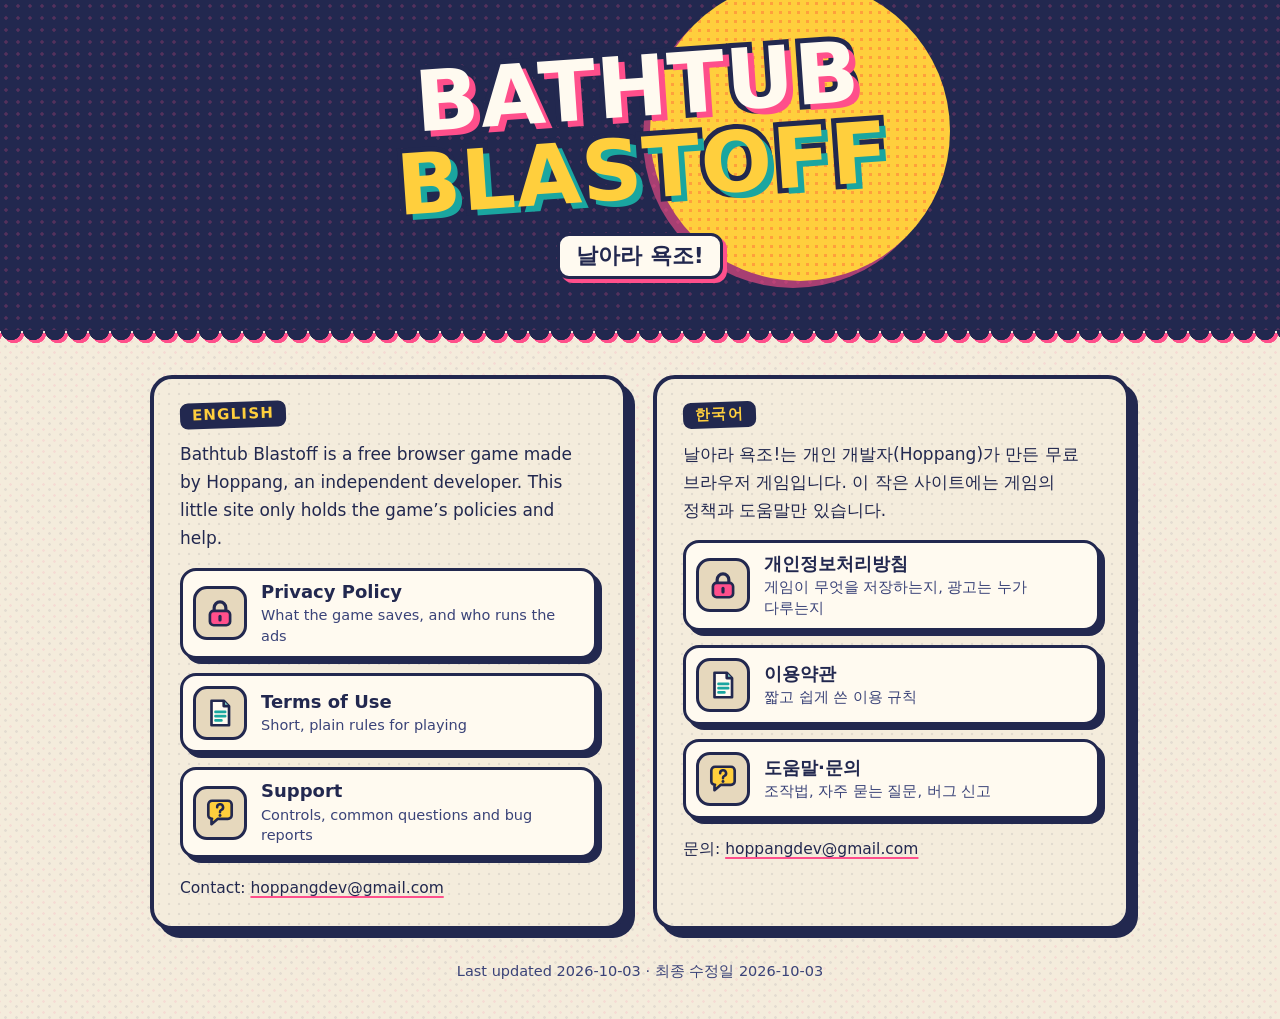
==== index.html @ 712e8d6b "Hoppang support site: privacy policy, terms and support pages (EN/KO) Co-Authored-By: Claude Opus 5." ====
<!doctype html>
<html lang="en">
  <head>
    <meta charset="utf-8" />
    <meta name="viewport" content="width=device-width, initial-scale=1" />
    <title>Bathtub Blastoff – Privacy, Terms &amp; Support</title>
    <meta name="description" content="Privacy policy, terms of use and support for Bathtub Blastoff (날아라 욕조!), a free browser game by Hoppang, an independent developer." />
    <meta name="theme-color" content="#22284f" />
    <meta name="color-scheme" content="light" />
    <meta name="format-detection" content="telephone=no" />
    <link rel="icon" href="[data-uri]" />
    <style>
      :root {
        --paper: #f4ecdc;
        --paper-dark: #e6d8bd;
        --card: #fffaf0;
        --navy: #22284f;
        --navy-soft: #3a4378;
        --pink: #ff4f8b;
        --teal: #1aa6a0;
        --teal-soft: #7fd3c7;
        --yellow: #ffcf3d;
        --orange: #ff7a3a;
        --head: 'Arial Black', 'Segoe UI Black', 'Helvetica Neue', system-ui, 'Apple SD Gothic Neo', 'Malgun Gothic', 'Noto Sans KR', sans-serif;
        --text: system-ui, -apple-system, 'Segoe UI', Roboto, 'Helvetica Neue', Arial, 'Apple SD Gothic Neo', 'Malgun Gothic', 'Noto Sans KR', sans-serif;
        color-scheme: light;
      }
      *,
      *::before,
      *::after {
        box-sizing: border-box;
      }
      html {
        -webkit-text-size-adjust: 100%;
        text-size-adjust: 100%;
      }
      body {
        margin: 0;
        color: var(--navy);
        font: 17px/1.65 var(--text);
        background-color: var(--paper);
        /* two halftone screens, printed slightly out of register */
        background-image: radial-gradient(rgba(34, 40, 79, 0.08) 1.2px, transparent 1.5px),
          radial-gradient(rgba(255, 79, 139, 0.1) 1.2px, transparent 1.5px);
        background-size: 11px 11px;
        background-position: 0 0, 5px 6px;
        overflow-wrap: break-word;
      }
      html:lang(ko) body {
        line-height: 1.75;
      }
      :lang(ko) {
        word-break: keep-all;
      }
      p {
        margin: 0 0 0.9em;
      }
      ul,
      ol {
        margin: 0 0 1em;
        padding-left: 1.35em;
      }
      li {
        margin: 0.35em 0;
      }
      ul > li::marker {
        color: var(--pink);
      }
      b,
      strong {
        font-weight: 800;
      }
      a {
        color: var(--navy);
        text-decoration: underline;
        text-decoration-color: var(--pink);
        text-decoration-thickness: 2px;
        text-underline-offset: 3px;
      }
      a:hover {
        background: var(--yellow);
        text-decoration-color: var(--navy);
      }
      :focus-visible {
        outline: 3px solid var(--navy);
        outline-offset: 3px;
        border-radius: 4px;
      }
      code {
        padding: 0.05em 0.35em;
        font: 0.88em/1.4 ui-monospace, 'Cascadia Mono', Consolas, Menlo, monospace;
        white-space: nowrap;
        background: var(--paper);
        border: 1px solid rgba(34, 40, 79, 0.2);
        border-radius: 6px;
      }
      time,
      .nw {
        white-space: nowrap;
      }
      .skip {
        position: absolute;
        left: 12px;
        top: -80px;
        z-index: 5;
        padding: 10px 14px;
        font: 900 14px/1.2 var(--head);
        color: var(--navy);
        background: var(--yellow);
        border: 2px solid var(--navy);
        border-radius: 10px;
        text-decoration: none;
      }
      .skip:focus {
        top: 12px;
      }

      /* ---------------------------------------------------------------- header */
      .top {
        position: relative;
        margin-bottom: 40px;
        padding: 14px 16px 16px;
        color: var(--card);
        background-color: var(--navy);
        background-image: radial-gradient(rgba(255, 79, 139, 0.22) 1.5px, transparent 1.8px);
        background-size: 12px 12px;
      }
      /* scalloped hem like a bathhouse door curtain; the pink copy sits a little off register */
      .top::after {
        content: '';
        position: absolute;
        left: 0;
        right: 0;
        bottom: -14px;
        height: 15px;
        background: radial-gradient(circle at 11px 0, var(--navy) 10px, transparent 10.5px) 0 0 / 22px 12px repeat-x,
          radial-gradient(circle at 11px 0, var(--pink) 10px, transparent 10.5px) 3px 3px / 22px 12px repeat-x;
      }
      .top :focus-visible {
        outline-color: var(--yellow);
      }
      .top-in {
        max-width: 880px;
        margin: 0 auto;
        display: grid;
        grid-template-columns: minmax(0, 1fr) auto auto;
        grid-template-areas: 'brand nav lang';
        align-items: center;
        gap: 12px 18px;
      }
      .brand {
        grid-area: brand;
        justify-self: start;
        display: inline-flex;
        align-items: center;
        gap: 12px;
        min-width: 0;
        color: var(--card);
        text-decoration: none;
      }
      .brand:hover {
        background: none;
      }
      .mark {
        flex: none;
        width: 46px;
        height: 46px;
      }
      .brand-name {
        font: 900 20px/1.05 var(--head);
        letter-spacing: 0.02em;
        text-transform: uppercase;
        text-shadow: 2px 2px 0 var(--pink);
      }
      .nav {
        grid-area: nav;
        display: flex;
        flex-wrap: wrap;
        gap: 10px;
      }
      .nav a,
      .lang {
        display: inline-block;
        padding: 9px 14px;
        font: 900 14px/1.2 var(--head);
        color: var(--navy);
        background: var(--card);
        border: 2px solid var(--card);
        border-radius: 999px;
        box-shadow: 3px 3px 0 var(--pink);
        text-decoration: none;
        white-space: nowrap;
      }
      .nav a:hover {
        background: var(--teal-soft);
        border-color: var(--teal-soft);
      }
      .nav a[aria-current='page'] {
        background: var(--yellow);
        border-color: var(--yellow);
      }
      .lang {
        grid-area: lang;
        color: var(--yellow);
        background: transparent;
        border-color: var(--yellow);
        box-shadow: 3px 3px 0 var(--teal);
      }
      .lang:hover {
        background: rgba(255, 207, 61, 0.18);
      }

      /* ---------------------------------------------------------------- the printed sheet */
      .sheet {
        width: min(800px, 100% - 24px);
        margin: 0 auto 30px;
        padding: clamp(20px, 5vw, 42px);
        background: var(--card);
        border: 3px solid var(--navy);
        border-radius: 22px;
        box-shadow: 6px 6px 0 var(--navy);
      }
      .head {
        display: flex;
        flex-wrap: wrap;
        align-items: flex-start;
        justify-content: space-between;
        gap: 12px 18px;
        margin-bottom: 16px;
      }
      h1 {
        margin: 0;
        font: 900 clamp(29px, 7vw, 42px)/1.1 var(--head);
        text-shadow: 3px 3px 0 var(--pink);
      }
      .stamp {
        margin: 6px 0 0;
        padding: 6px 10px;
        font: 900 12.5px/1.2 var(--head);
        letter-spacing: 0.06em;
        text-transform: uppercase;
        white-space: nowrap;
        background: var(--yellow);
        border: 2px solid var(--navy);
        border-radius: 8px;
        box-shadow: 3px 3px 0 var(--navy);
        transform: rotate(-2.5deg);
      }
      .lead {
        font-size: 1.06em;
      }
      .sheet h2 {
        display: flex;
        align-items: flex-start;
        gap: 10px;
        margin: 1.9em 0 0.5em;
        font: 900 clamp(19px, 4.4vw, 22px)/1.3 var(--head);
      }
      .sheet h2 .n {
        flex: none;
        display: inline-flex;
        align-items: center;
        justify-content: center;
        width: 28px;
        height: 28px;
        margin-top: -1px;
        border-radius: 50%;
        font-size: 14px;
        color: var(--yellow);
        background: var(--navy);
      }
      .short {
        margin: 22px 0 6px;
        padding: 16px 20px 6px;
        background: #ddf2ee;
        border: 3px solid var(--navy);
        border-radius: 16px;
        box-shadow: 4px 4px 0 var(--teal);
      }
      .sheet .short h2 {
        display: block;
        margin: 0 0 6px;
        font-size: 14px;
        letter-spacing: 0.08em;
        text-transform: uppercase;
      }
      .policies li {
        margin: 0.25em 0;
      }

      /* ---------------------------------------------------------------- footer */
      .foot {
        width: min(800px, 100% - 24px);
        margin: 0 auto 36px;
        font-size: 14.5px;
        line-height: 1.6;
        color: var(--navy-soft);
      }
      .foot p {
        margin: 0 0 6px;
      }

      @media (max-width: 760px) {
        .top-in {
          grid-template-columns: minmax(0, 1fr) auto;
          grid-template-areas: 'brand lang' 'nav nav';
        }
      }
      @media (max-width: 480px) {
        body {
          font-size: 16px;
        }
        .mark {
          width: 40px;
          height: 40px;
        }
        .brand-name {
          font-size: 17px;
        }
        .nav {
          gap: 8px;
        }
        .nav a,
        .lang {
          padding: 8px 11px;
          font-size: 13px;
        }
      }
      @media print {
        body {
          background: none;
          font-size: 11pt;
        }
        .top {
          margin: 0 0 12pt;
          padding: 0;
          color: #000;
          background: none;
        }
        .top::after,
        .nav,
        .lang,
        .skip,
        .btn {
          display: none;
        }
        .brand {
          color: #000;
        }
        .brand-name,
        h1 {
          text-shadow: none;
        }
        .sheet,
        .short {
          width: auto;
          padding: 0;
          border: 0;
          box-shadow: none;
          background: none;
        }
        a {
          text-decoration: none;
        }
      }

      /* ---------------------------------------------------------------- landing page */
      .hero {
        position: relative;
        overflow: hidden;
        margin-bottom: 44px;
        padding: 46px 16px 52px;
        text-align: center;
        background-color: var(--navy);
        background-image: radial-gradient(rgba(255, 79, 139, 0.22) 1.5px, transparent 1.8px);
        background-size: 12px 12px;
      }
      .hero-wrap {
        position: relative;
      }
      .hero-wrap::after {
        content: '';
        position: absolute;
        left: 0;
        right: 0;
        bottom: -14px;
        height: 15px;
        background: radial-gradient(circle at 11px 0, var(--navy) 10px, transparent 10.5px) 0 0 / 22px 12px repeat-x,
          radial-gradient(circle at 11px 0, var(--pink) 10px, transparent 10.5px) 3px 3px / 22px 12px repeat-x;
      }
      .sun {
        position: absolute;
        left: 50%;
        top: 50%;
        width: 300px;
        height: 300px;
        margin: -185px 0 0 10px;
        border-radius: 50%;
        background-color: var(--yellow);
        background-image: radial-gradient(rgba(255, 122, 58, 0.55) 1.7px, transparent 2px);
        background-size: 9px 9px;
        box-shadow: -7px 7px 0 rgba(255, 79, 139, 0.6);
      }
      .logo {
        position: relative;
        margin: 0;
        transform: rotate(-4deg);
      }
      .logo span {
        display: block;
        font: 900 clamp(40px, 11.5vw, 84px)/0.98 var(--head);
        letter-spacing: 0.01em;
        text-transform: uppercase;
        white-space: nowrap;
        color: var(--card);
        -webkit-text-stroke: clamp(6px, 1.4vw, 10px) var(--navy);
        paint-order: stroke fill;
        text-shadow: 6px 6px 0 var(--pink);
      }
      .logo .l2 {
        color: var(--yellow);
        text-shadow: 6px 6px 0 var(--teal);
      }
      .tag {
        position: relative;
        display: inline-block;
        margin: 22px 0 0;
        padding: 6px 16px;
        font: 900 clamp(18px, 4.6vw, 22px)/1.3 var(--head);
        color: var(--navy);
        background: var(--card);
        border: 3px solid var(--navy);
        border-radius: 12px;
        box-shadow: 4px 4px 0 var(--pink);
      }
      .duo {
        width: min(980px, 100% - 24px);
        margin: 0 auto 30px;
        display: grid;
        grid-template-columns: repeat(auto-fit, minmax(min(100%, 340px), 1fr));
        gap: 26px;
      }
      .panel {
        padding: 20px clamp(16px, 4vw, 26px) 10px;
        background-color: var(--paper);
        background-image: radial-gradient(rgba(34, 40, 79, 0.09) 1.3px, transparent 1.6px);
        background-size: 10px 10px;
        border: 4px solid var(--navy);
        border-radius: 22px;
        box-shadow: 8px 8px 0 var(--navy);
      }
      .panel h2 {
        display: inline-block;
        margin: 0 0 12px;
        padding: 3px 12px;
        font: 900 15px/1.3 var(--head);
        letter-spacing: 0.08em;
        text-transform: uppercase;
        color: var(--yellow);
        background: var(--navy);
        border-radius: 8px;
        transform: rotate(-2deg);
      }
      .links {
        display: grid;
        gap: 14px;
        margin: 16px 0 18px;
        padding: 0;
        list-style: none;
      }
      .links li {
        margin: 0;
      }
      .links a {
        display: flex;
        align-items: center;
        gap: 14px;
        padding: 10px 14px 10px 10px;
        color: var(--navy);
        text-decoration: none;
        background: var(--card);
        border: 3px solid var(--navy);
        border-radius: 16px;
        box-shadow: 5px 5px 0 var(--navy);
      }
      .links a:hover {
        background: #fff1bf;
      }
      .links a:active {
        transform: translate(3px, 3px);
        box-shadow: 2px 2px 0 var(--navy);
      }
      .links .ico {
        flex: none;
        width: 54px;
        height: 54px;
        padding: 7px;
        background: var(--paper-dark);
        border: 3px solid var(--navy);
        border-radius: 14px;
      }
      .links .ico svg {
        display: block;
        width: 100%;
        height: 100%;
      }
      .links b {
        display: block;
        font: 900 18px/1.25 var(--head);
      }
      .links small {
        display: block;
        margin-top: 2px;
        font-size: 14.5px;
        line-height: 1.4;
        color: var(--navy-soft);
      }
      .contact {
        font-size: 15.5px;
      }
      .foot.center {
        text-align: center;
      }
    </style>
  </head>
  <body>
    <a class="skip" href="#main">Skip to content</a>
    <div class="hero-wrap">
      <header class="hero">
        <div class="sun" aria-hidden="true"></div>
        <h1 class="logo"><span class="l1">Bathtub</span> <span class="l2">Blastoff</span></h1>
        <p class="tag" lang="ko">날아라 욕조!</p>
      </header>
    </div>

    <main id="main" class="duo">
      <section class="panel" aria-labelledby="en">
        <h2 id="en">English</h2>
        <p>Bathtub Blastoff is a free browser game made by Hoppang, an independent developer. This little site only holds the game’s policies and help.</p>
        <ul class="links">
          <li>
            <a href="privacy.html">
              <span class="ico"><svg viewBox="0 0 32 32" aria-hidden="true" focusable="false"><path d="M10.5 14.5v-3.5a5.5 5.5 0 0 1 11 0v3.5" fill="none" stroke="#22284f" stroke-width="3" stroke-linecap="round" /><rect x="6.5" y="14" width="19" height="13.5" rx="3.5" fill="#ff4f8b" stroke="#22284f" stroke-width="2.5" /><path d="M16 19.2v3.4" stroke="#22284f" stroke-width="3" stroke-linecap="round" /></svg></span>
              <span><b>Privacy Policy</b><small>What the game saves, and who runs the ads</small></span>
            </a>
          </li>
          <li>
            <a href="terms.html">
              <span class="ico"><svg viewBox="0 0 32 32" aria-hidden="true" focusable="false"><path d="M8 4.5h11.5l5 5v18H8z" fill="#fffaf0" stroke="#22284f" stroke-width="2.5" stroke-linejoin="round" /><path d="M19.5 4.5v5h5" fill="#7fd3c7" stroke="#22284f" stroke-width="2.5" stroke-linejoin="round" /><path d="M11.8 15h9M11.8 19h9M11.8 23h5.5" stroke="#1aa6a0" stroke-width="2.6" stroke-linecap="round" /></svg></span>
              <span><b>Terms of Use</b><small>Short, plain rules for playing</small></span>
            </a>
          </li>
          <li>
            <a href="support.html">
              <span class="ico"><svg viewBox="0 0 32 32" aria-hidden="true" focusable="false"><path d="M5 8a3.5 3.5 0 0 1 3.5-3.5h15A3.5 3.5 0 0 1 27 8v10a3.5 3.5 0 0 1-3.5 3.5H14l-6 5v-5h0.5A3.5 3.5 0 0 1 5 18z" fill="#ffcf3d" stroke="#22284f" stroke-width="2.5" stroke-linejoin="round" /><path d="M13.3 10.6a2.8 2.8 0 1 1 4 2.5c-.9.4-1.3 1-1.3 1.9v.3" fill="none" stroke="#22284f" stroke-width="2.4" stroke-linecap="round" /><circle cx="16" cy="18.3" r="1.4" fill="#22284f" /></svg></span>
              <span><b>Support</b><small>Controls, common questions and bug reports</small></span>
            </a>
          </li>
        </ul>
        <p class="contact">Contact: <a href="mailto:hoppangdev@gmail.com">hoppangdev@gmail.com</a></p>
      </section>

      <section class="panel" lang="ko" aria-labelledby="ko">
        <h2 id="ko">한국어</h2>
        <p>날아라 욕조!는 개인 개발자(Hoppang)가 만든 무료 브라우저 게임입니다. 이 작은 사이트에는 게임의 정책과 도움말만 있습니다.</p>
        <ul class="links">
          <li>
            <a href="privacy.ko.html">
              <span class="ico"><svg viewBox="0 0 32 32" aria-hidden="true" focusable="false"><path d="M10.5 14.5v-3.5a5.5 5.5 0 0 1 11 0v3.5" fill="none" stroke="#22284f" stroke-width="3" stroke-linecap="round" /><rect x="6.5" y="14" width="19" height="13.5" rx="3.5" fill="#ff4f8b" stroke="#22284f" stroke-width="2.5" /><path d="M16 19.2v3.4" stroke="#22284f" stroke-width="3" stroke-linecap="round" /></svg></span>
              <span><b>개인정보처리방침</b><small>게임이 무엇을 저장하는지, 광고는 누가 다루는지</small></span>
            </a>
          </li>
          <li>
            <a href="terms.ko.html">
              <span class="ico"><svg viewBox="0 0 32 32" aria-hidden="true" focusable="false"><path d="M8 4.5h11.5l5 5v18H8z" fill="#fffaf0" stroke="#22284f" stroke-width="2.5" stroke-linejoin="round" /><path d="M19.5 4.5v5h5" fill="#7fd3c7" stroke="#22284f" stroke-width="2.5" stroke-linejoin="round" /><path d="M11.8 15h9M11.8 19h9M11.8 23h5.5" stroke="#1aa6a0" stroke-width="2.6" stroke-linecap="round" /></svg></span>
              <span><b>이용약관</b><small>짧고 쉽게 쓴 이용 규칙</small></span>
            </a>
          </li>
          <li>
            <a href="support.ko.html">
              <span class="ico"><svg viewBox="0 0 32 32" aria-hidden="true" focusable="false"><path d="M5 8a3.5 3.5 0 0 1 3.5-3.5h15A3.5 3.5 0 0 1 27 8v10a3.5 3.5 0 0 1-3.5 3.5H14l-6 5v-5h0.5A3.5 3.5 0 0 1 5 18z" fill="#ffcf3d" stroke="#22284f" stroke-width="2.5" stroke-linejoin="round" /><path d="M13.3 10.6a2.8 2.8 0 1 1 4 2.5c-.9.4-1.3 1-1.3 1.9v.3" fill="none" stroke="#22284f" stroke-width="2.4" stroke-linecap="round" /><circle cx="16" cy="18.3" r="1.4" fill="#22284f" /></svg></span>
              <span><b>도움말·문의</b><small>조작법, 자주 묻는 질문, 버그 신고</small></span>
            </a>
          </li>
        </ul>
        <p class="contact">문의: <a href="mailto:hoppangdev@gmail.com">hoppangdev@gmail.com</a></p>
      </section>
    </main>

    <footer class="foot center">
      <p><span class="nw">Last updated <time datetime="2026-10-03">2026-10-03</time></span> · <span class="nw" lang="ko">최종 수정일 <time datetime="2026-10-03">2026-10-03</time></span></p>
    </footer>
  </body>
</html>
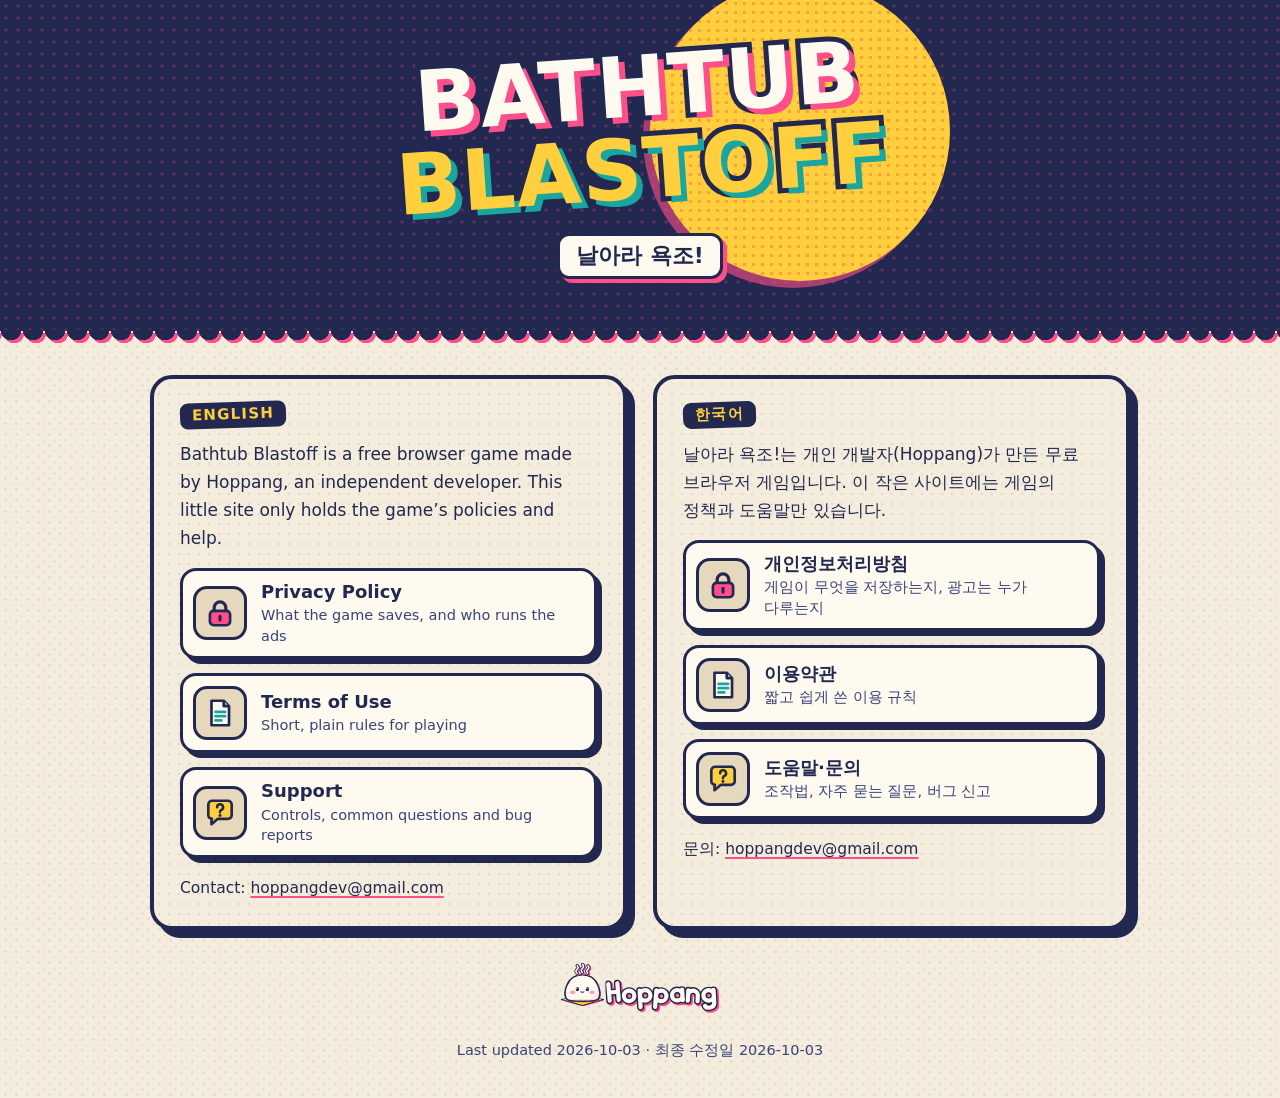
==== commit cd71cf1c: "Hoppang brand: favicon set, social card and studio logo in the footer - favicon.ico (16 px pixel art" ====
--- a/index.html
+++ b/index.html
@@ -8,7 +8,22 @@
     <meta name="theme-color" content="#22284f" />
     <meta name="color-scheme" content="light" />
     <meta name="format-detection" content="telephone=no" />
-    <link rel="icon" href="[data-uri]" />
+    <!-- hoppang:brand -->
+    <link rel="icon" href="favicon.ico" sizes="16x16 32x32 48x48" />
+    <link rel="icon" href="favicon.svg" type="image/svg+xml" />
+    <link rel="apple-touch-icon" href="apple-touch-icon.png" />
+    <meta property="og:type" content="website" />
+    <meta property="og:site_name" content="Hoppang" />
+    <meta property="og:locale" content="en_US" />
+    <meta property="og:title" content="Bathtub Blastoff – Privacy, Terms &amp; Support" />
+    <meta property="og:description" content="Privacy policy, terms of use and support for Bathtub Blastoff (날아라 욕조!), a free browser game by Hoppang, an independent developer." />
+    <meta property="og:url" content="https://hoppangdev.github.io/" />
+    <meta property="og:image" content="https://hoppangdev.github.io/og.png" />
+    <meta property="og:image:width" content="1200" />
+    <meta property="og:image:height" content="630" />
+    <meta property="og:image:alt" content="Hoppang: a round steamed-bun mascot over the Hoppang wordmark" />
+    <meta name="twitter:card" content="summary_large_image" />
+    <!-- /hoppang:brand -->
     <style>
       :root {
         --paper: #f4ecdc;
@@ -521,6 +536,38 @@
       .foot.center {
         text-align: center;
       }
+      /* hoppang:brand */
+      .studio {
+        display: inline-block;
+        margin: 0 0 10px;
+        border-radius: 12px;
+      }
+      .studio:hover {
+        background: none;
+      }
+      .studio:hover .studio-mark {
+        transform: rotate(-2deg) scale(1.03);
+      }
+      .studio-mark {
+        display: block;
+        width: auto;
+        height: 56px;
+        transition: transform 0.15s ease-out;
+      }
+      .foot.center .studio {
+        margin-inline: auto;
+      }
+      @media (max-width: 480px) {
+        .studio-mark {
+          height: 48px;
+        }
+      }
+      @media (prefers-reduced-motion: reduce) {
+        .studio-mark {
+          transition: none;
+        }
+      }
+      /* /hoppang:brand */
     </style>
   </head>
   <body>
@@ -588,6 +635,7 @@
     </main>
 
     <footer class="foot center">
+      <!-- hoppang:studio --><p><a class="studio" href="index.html" aria-label="Hoppang"><svg class="studio-mark" focusable="false" xmlns="http://www.w3.org/2000/svg" viewBox="0 0 471.0 160.6" aria-hidden="true" ><svg x="8.0" y="8.0" width="124.0" height="124.0" xmlns="http://www.w3.org/2000/svg" viewBox="0 0 100 100" aria-hidden="true"><defs><clipPath id="hpb0c"><path d="M50 89C30 89 15.5 88.6 12.2 82C8.6 74.8 9.6 62.5 13.8 52.4C19.6 38 33 27.5 50 27.5S80.4 38 86.2 52.4C90.4 62.5 91.4 74.8 87.8 82C84.5 88.6 70 89 50 89Z"/></clipPath><pattern id="hpb0d" width="3.2" height="3.2" patternUnits="userSpaceOnUse" patternTransform="rotate(45)"><circle cx="1.6" cy="1.6" r=".95" fill="#ff9cbc"/></pattern></defs><path d="M1 85 50 77.5 99 85 50 98.6Z" fill="#ff4f8b" transform="translate(2 2)"/><path d="M1 85 50 77.5 99 85 50 98.6Z" fill="#ffcf3d" stroke="#22284f" stroke-width="2.6" stroke-linejoin="round"/><path d="M7 85.6 13.6 84.4M93 85.6 86.4 84.4" fill="none" stroke="#fffaf0" stroke-width="1.6" stroke-linecap="round" stroke-linejoin="round"/><g><path d="M50 89C30 89 15.5 88.6 12.2 82C8.6 74.8 9.6 62.5 13.8 52.4C19.6 38 33 27.5 50 27.5S80.4 38 86.2 52.4C90.4 62.5 91.4 74.8 87.8 82C84.5 88.6 70 89 50 89Z" fill="#ff4f8b" transform="translate(2.6 2.6)"/><path d="M50 89C30 89 15.5 88.6 12.2 82C8.6 74.8 9.6 62.5 13.8 52.4C19.6 38 33 27.5 50 27.5S80.4 38 86.2 52.4C90.4 62.5 91.4 74.8 87.8 82C84.5 88.6 70 89 50 89Z" fill="#fffaf0"/><g clip-path="url(#hpb0c)"><ellipse cx="50" cy="96" rx="47" ry="13.5" fill="#ffe2bd"/><path d="M0 0H100V100H0ZM85 50A45 45 0 1 0-5 50 45 45 0 1 0 85 50Z" fill="url(#hpb0d)" fill-rule="evenodd"/></g><path d="M24.6 47.6C27.4 41.8 32.4 37.4 38.6 35.4" fill="none" stroke="#fff" stroke-width="3.2" stroke-linecap="round" stroke-linejoin="round"/><path d="M50 89C30 89 15.5 88.6 12.2 82C8.6 74.8 9.6 62.5 13.8 52.4C19.6 38 33 27.5 50 27.5S80.4 38 86.2 52.4C90.4 62.5 91.4 74.8 87.8 82C84.5 88.6 70 89 50 89Z" fill="none" stroke="#22284f" stroke-width="3.6" stroke-linejoin="round"/><g fill="#ff9cbc"><ellipse cx="27.6" cy="68.4" rx="6.3" ry="4.2"/><ellipse cx="72.4" cy="68.4" rx="6.3" ry="4.2"/></g><g fill="#22284f"><ellipse cx="38.5" cy="61" rx="3.8" ry="4.8"/><ellipse cx="61.5" cy="61" rx="3.8" ry="4.8"/></g><g fill="#fffaf0"><circle cx="37.2" cy="58.9" r="1.5"/><circle cx="60.2" cy="58.9" r="1.5"/></g><path d="M45.2 66C47.6 67 52.4 67 54.8 66 54.3 71.3 45.7 71.3 45.2 66Z" fill="#22284f"/><path d="M47 69.1C48.5 67.8 51.5 67.8 53 69.1 51.6 70.2 48.4 70.2 47 69.1Z" fill="#ff4f8b"/><g transform="translate(2.2 2.2)"><path d="M37.6 23.8c-3.7-3.1-3.1-6.4.1-8.8s3.1-5.5.2-8.2M50 22.4c-4-3.4-3.4-7 0-9.6s3.4-6.1.2-9.2M62.4 23.8c-3.7-3.1-3.1-6.4.1-8.8s3.1-5.5.2-8.2" fill="none" stroke="#ff4f8b" stroke-width="7.6" stroke-linecap="round" stroke-linejoin="round"/></g><path d="M37.6 23.8c-3.7-3.1-3.1-6.4.1-8.8s3.1-5.5.2-8.2M50 22.4c-4-3.4-3.4-7 0-9.6s3.4-6.1.2-9.2M62.4 23.8c-3.7-3.1-3.1-6.4.1-8.8s3.1-5.5.2-8.2" fill="none" stroke="#22284f" stroke-width="7.6" stroke-linecap="round" stroke-linejoin="round"/><path d="M37.6 23.8c-3.7-3.1-3.1-6.4.1-8.8s3.1-5.5.2-8.2M50 22.4c-4-3.4-3.4-7 0-9.6s3.4-6.1.2-9.2M62.4 23.8c-3.7-3.1-3.1-6.4.1-8.8s3.1-5.5.2-8.2" fill="none" stroke="#fffaf0" stroke-width="3.6" stroke-linecap="round" stroke-linejoin="round"/></g></svg><svg x="136.0" y="52.6" width="327.0" height="100.0" xmlns="http://www.w3.org/2000/svg" viewBox="0 0 327 100" aria-hidden="true" ><g fill="none" stroke-linecap="round" stroke-linejoin="round"><g stroke="#ff4f8b" stroke-width="20" transform="translate(4.6 4.6)"><path d="M0 16V64M26 16V64M0 40.5H26" transform="translate(11 -1) rotate(-5 13 49)"/><path d="M0 49a15 15 0 1 0 30 0a15 15 0 1 0-30 0" transform="translate(53 1.2) rotate(4 15 49)"/><path d="M0 34V82M0 49a15 15 0 1 0 30 0a15 15 0 1 0-30 0" transform="translate(99 0) rotate(-3 15 49)"/><path d="M0 34V82M0 49a15 15 0 1 0 30 0a15 15 0 1 0-30 0" transform="translate(145 1.4) rotate(4.5 15 49)"/><path d="M0 49a15 15 0 1 0 30 0a15 15 0 1 0-30 0M30 34V64" transform="translate(191 -0.6) rotate(-4 15 49)"/><path d="M0 64V34M0 48a14 14 0 0 1 28 0V64" transform="translate(237 1) rotate(3 14 49)"/><path d="M0 49a15 15 0 1 0 30 0a15 15 0 1 0-30 0M30 34V71C30 86 7.5 87.6 3 78.4" transform="translate(281 0) rotate(-3 15 49)"/></g><g stroke="#22284f" stroke-width="20"><path d="M0 16V64M26 16V64M0 40.5H26" transform="translate(11 -1) rotate(-5 13 49)"/><path d="M0 49a15 15 0 1 0 30 0a15 15 0 1 0-30 0" transform="translate(53 1.2) rotate(4 15 49)"/><path d="M0 34V82M0 49a15 15 0 1 0 30 0a15 15 0 1 0-30 0" transform="translate(99 0) rotate(-3 15 49)"/><path d="M0 34V82M0 49a15 15 0 1 0 30 0a15 15 0 1 0-30 0" transform="translate(145 1.4) rotate(4.5 15 49)"/><path d="M0 49a15 15 0 1 0 30 0a15 15 0 1 0-30 0M30 34V64" transform="translate(191 -0.6) rotate(-4 15 49)"/><path d="M0 64V34M0 48a14 14 0 0 1 28 0V64" transform="translate(237 1) rotate(3 14 49)"/><path d="M0 49a15 15 0 1 0 30 0a15 15 0 1 0-30 0M30 34V71C30 86 7.5 87.6 3 78.4" transform="translate(281 0) rotate(-3 15 49)"/></g><g stroke="#fffaf0" stroke-width="12"><path d="M0 16V64M26 16V64M0 40.5H26" transform="translate(11 -1) rotate(-5 13 49)"/><path d="M0 49a15 15 0 1 0 30 0a15 15 0 1 0-30 0" transform="translate(53 1.2) rotate(4 15 49)"/><path d="M0 34V82M0 49a15 15 0 1 0 30 0a15 15 0 1 0-30 0" transform="translate(99 0) rotate(-3 15 49)"/><path d="M0 34V82M0 49a15 15 0 1 0 30 0a15 15 0 1 0-30 0" transform="translate(145 1.4) rotate(4.5 15 49)"/><path d="M0 49a15 15 0 1 0 30 0a15 15 0 1 0-30 0M30 34V64" transform="translate(191 -0.6) rotate(-4 15 49)"/><path d="M0 64V34M0 48a14 14 0 0 1 28 0V64" transform="translate(237 1) rotate(3 14 49)"/><path d="M0 49a15 15 0 1 0 30 0a15 15 0 1 0-30 0M30 34V71C30 86 7.5 87.6 3 78.4" transform="translate(281 0) rotate(-3 15 49)"/></g></g></svg></svg></a></p><!-- /hoppang:studio -->
       <p><span class="nw">Last updated <time datetime="2026-10-03">2026-10-03</time></span> · <span class="nw" lang="ko">최종 수정일 <time datetime="2026-10-03">2026-10-03</time></span></p>
     </footer>
   </body>
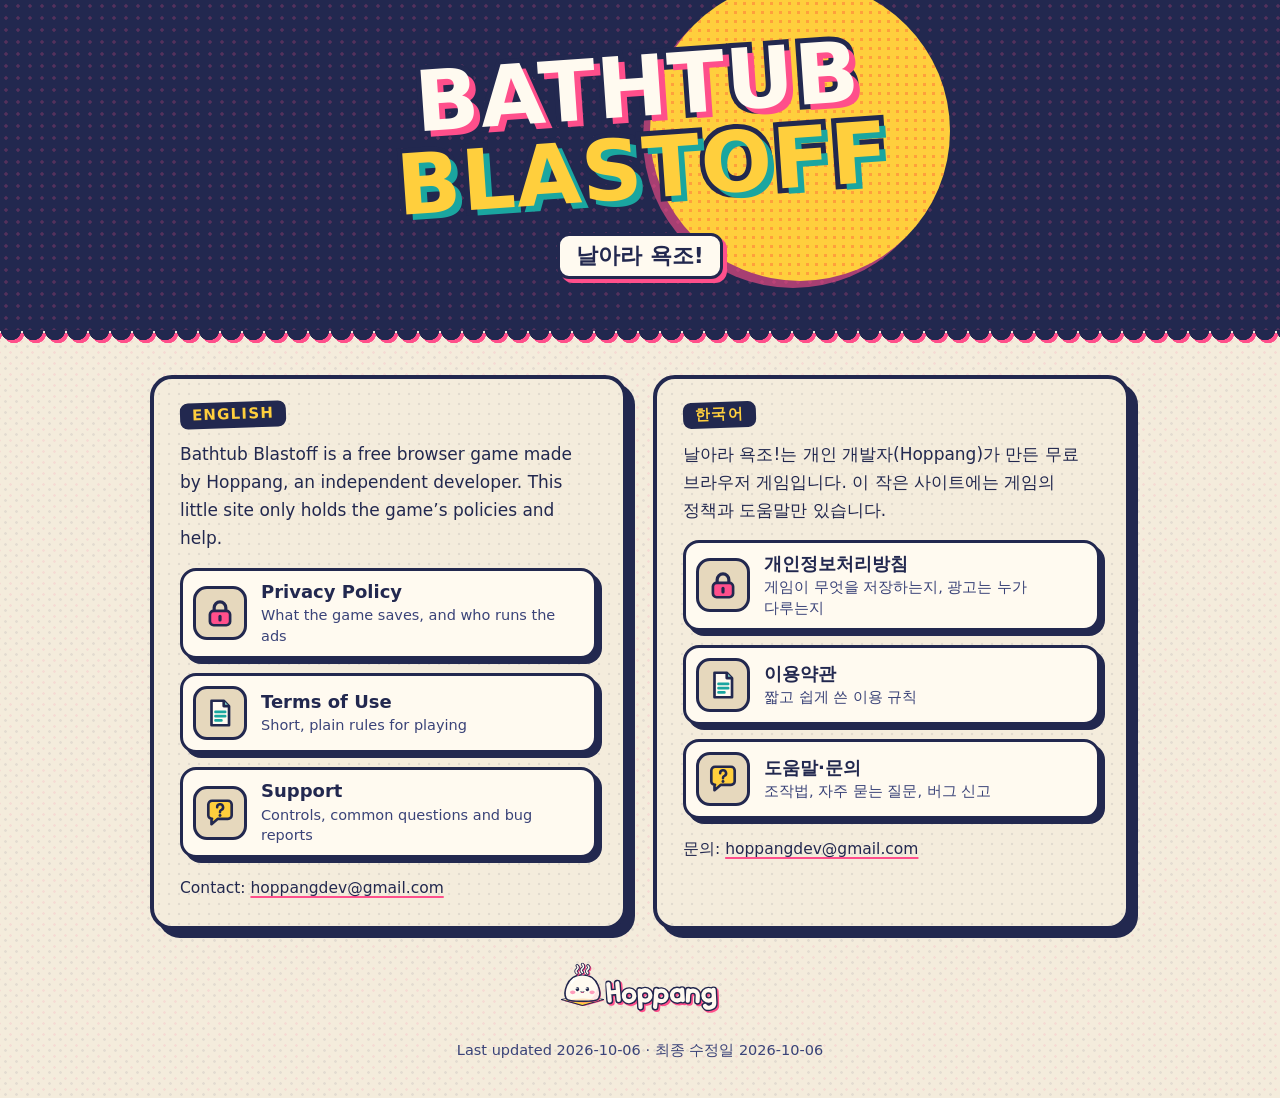
==== commit 2eaa4fa7: "Refresh support and privacy pages for the current game - support: language FAQ now covers the 12 lan" ====
--- a/index.html
+++ b/index.html
@@ -636,7 +636,7 @@
 
     <footer class="foot center">
       <!-- hoppang:studio --><p><a class="studio" href="index.html" aria-label="Hoppang"><svg class="studio-mark" focusable="false" xmlns="http://www.w3.org/2000/svg" viewBox="0 0 471.0 160.6" aria-hidden="true" ><svg x="8.0" y="8.0" width="124.0" height="124.0" xmlns="http://www.w3.org/2000/svg" viewBox="0 0 100 100" aria-hidden="true"><defs><clipPath id="hpb0c"><path d="M50 89C30 89 15.5 88.6 12.2 82C8.6 74.8 9.6 62.5 13.8 52.4C19.6 38 33 27.5 50 27.5S80.4 38 86.2 52.4C90.4 62.5 91.4 74.8 87.8 82C84.5 88.6 70 89 50 89Z"/></clipPath><pattern id="hpb0d" width="3.2" height="3.2" patternUnits="userSpaceOnUse" patternTransform="rotate(45)"><circle cx="1.6" cy="1.6" r=".95" fill="#ff9cbc"/></pattern></defs><path d="M1 85 50 77.5 99 85 50 98.6Z" fill="#ff4f8b" transform="translate(2 2)"/><path d="M1 85 50 77.5 99 85 50 98.6Z" fill="#ffcf3d" stroke="#22284f" stroke-width="2.6" stroke-linejoin="round"/><path d="M7 85.6 13.6 84.4M93 85.6 86.4 84.4" fill="none" stroke="#fffaf0" stroke-width="1.6" stroke-linecap="round" stroke-linejoin="round"/><g><path d="M50 89C30 89 15.5 88.6 12.2 82C8.6 74.8 9.6 62.5 13.8 52.4C19.6 38 33 27.5 50 27.5S80.4 38 86.2 52.4C90.4 62.5 91.4 74.8 87.8 82C84.5 88.6 70 89 50 89Z" fill="#ff4f8b" transform="translate(2.6 2.6)"/><path d="M50 89C30 89 15.5 88.6 12.2 82C8.6 74.8 9.6 62.5 13.8 52.4C19.6 38 33 27.5 50 27.5S80.4 38 86.2 52.4C90.4 62.5 91.4 74.8 87.8 82C84.5 88.6 70 89 50 89Z" fill="#fffaf0"/><g clip-path="url(#hpb0c)"><ellipse cx="50" cy="96" rx="47" ry="13.5" fill="#ffe2bd"/><path d="M0 0H100V100H0ZM85 50A45 45 0 1 0-5 50 45 45 0 1 0 85 50Z" fill="url(#hpb0d)" fill-rule="evenodd"/></g><path d="M24.6 47.6C27.4 41.8 32.4 37.4 38.6 35.4" fill="none" stroke="#fff" stroke-width="3.2" stroke-linecap="round" stroke-linejoin="round"/><path d="M50 89C30 89 15.5 88.6 12.2 82C8.6 74.8 9.6 62.5 13.8 52.4C19.6 38 33 27.5 50 27.5S80.4 38 86.2 52.4C90.4 62.5 91.4 74.8 87.8 82C84.5 88.6 70 89 50 89Z" fill="none" stroke="#22284f" stroke-width="3.6" stroke-linejoin="round"/><g fill="#ff9cbc"><ellipse cx="27.6" cy="68.4" rx="6.3" ry="4.2"/><ellipse cx="72.4" cy="68.4" rx="6.3" ry="4.2"/></g><g fill="#22284f"><ellipse cx="38.5" cy="61" rx="3.8" ry="4.8"/><ellipse cx="61.5" cy="61" rx="3.8" ry="4.8"/></g><g fill="#fffaf0"><circle cx="37.2" cy="58.9" r="1.5"/><circle cx="60.2" cy="58.9" r="1.5"/></g><path d="M45.2 66C47.6 67 52.4 67 54.8 66 54.3 71.3 45.7 71.3 45.2 66Z" fill="#22284f"/><path d="M47 69.1C48.5 67.8 51.5 67.8 53 69.1 51.6 70.2 48.4 70.2 47 69.1Z" fill="#ff4f8b"/><g transform="translate(2.2 2.2)"><path d="M37.6 23.8c-3.7-3.1-3.1-6.4.1-8.8s3.1-5.5.2-8.2M50 22.4c-4-3.4-3.4-7 0-9.6s3.4-6.1.2-9.2M62.4 23.8c-3.7-3.1-3.1-6.4.1-8.8s3.1-5.5.2-8.2" fill="none" stroke="#ff4f8b" stroke-width="7.6" stroke-linecap="round" stroke-linejoin="round"/></g><path d="M37.6 23.8c-3.7-3.1-3.1-6.4.1-8.8s3.1-5.5.2-8.2M50 22.4c-4-3.4-3.4-7 0-9.6s3.4-6.1.2-9.2M62.4 23.8c-3.7-3.1-3.1-6.4.1-8.8s3.1-5.5.2-8.2" fill="none" stroke="#22284f" stroke-width="7.6" stroke-linecap="round" stroke-linejoin="round"/><path d="M37.6 23.8c-3.7-3.1-3.1-6.4.1-8.8s3.1-5.5.2-8.2M50 22.4c-4-3.4-3.4-7 0-9.6s3.4-6.1.2-9.2M62.4 23.8c-3.7-3.1-3.1-6.4.1-8.8s3.1-5.5.2-8.2" fill="none" stroke="#fffaf0" stroke-width="3.6" stroke-linecap="round" stroke-linejoin="round"/></g></svg><svg x="136.0" y="52.6" width="327.0" height="100.0" xmlns="http://www.w3.org/2000/svg" viewBox="0 0 327 100" aria-hidden="true" ><g fill="none" stroke-linecap="round" stroke-linejoin="round"><g stroke="#ff4f8b" stroke-width="20" transform="translate(4.6 4.6)"><path d="M0 16V64M26 16V64M0 40.5H26" transform="translate(11 -1) rotate(-5 13 49)"/><path d="M0 49a15 15 0 1 0 30 0a15 15 0 1 0-30 0" transform="translate(53 1.2) rotate(4 15 49)"/><path d="M0 34V82M0 49a15 15 0 1 0 30 0a15 15 0 1 0-30 0" transform="translate(99 0) rotate(-3 15 49)"/><path d="M0 34V82M0 49a15 15 0 1 0 30 0a15 15 0 1 0-30 0" transform="translate(145 1.4) rotate(4.5 15 49)"/><path d="M0 49a15 15 0 1 0 30 0a15 15 0 1 0-30 0M30 34V64" transform="translate(191 -0.6) rotate(-4 15 49)"/><path d="M0 64V34M0 48a14 14 0 0 1 28 0V64" transform="translate(237 1) rotate(3 14 49)"/><path d="M0 49a15 15 0 1 0 30 0a15 15 0 1 0-30 0M30 34V71C30 86 7.5 87.6 3 78.4" transform="translate(281 0) rotate(-3 15 49)"/></g><g stroke="#22284f" stroke-width="20"><path d="M0 16V64M26 16V64M0 40.5H26" transform="translate(11 -1) rotate(-5 13 49)"/><path d="M0 49a15 15 0 1 0 30 0a15 15 0 1 0-30 0" transform="translate(53 1.2) rotate(4 15 49)"/><path d="M0 34V82M0 49a15 15 0 1 0 30 0a15 15 0 1 0-30 0" transform="translate(99 0) rotate(-3 15 49)"/><path d="M0 34V82M0 49a15 15 0 1 0 30 0a15 15 0 1 0-30 0" transform="translate(145 1.4) rotate(4.5 15 49)"/><path d="M0 49a15 15 0 1 0 30 0a15 15 0 1 0-30 0M30 34V64" transform="translate(191 -0.6) rotate(-4 15 49)"/><path d="M0 64V34M0 48a14 14 0 0 1 28 0V64" transform="translate(237 1) rotate(3 14 49)"/><path d="M0 49a15 15 0 1 0 30 0a15 15 0 1 0-30 0M30 34V71C30 86 7.5 87.6 3 78.4" transform="translate(281 0) rotate(-3 15 49)"/></g><g stroke="#fffaf0" stroke-width="12"><path d="M0 16V64M26 16V64M0 40.5H26" transform="translate(11 -1) rotate(-5 13 49)"/><path d="M0 49a15 15 0 1 0 30 0a15 15 0 1 0-30 0" transform="translate(53 1.2) rotate(4 15 49)"/><path d="M0 34V82M0 49a15 15 0 1 0 30 0a15 15 0 1 0-30 0" transform="translate(99 0) rotate(-3 15 49)"/><path d="M0 34V82M0 49a15 15 0 1 0 30 0a15 15 0 1 0-30 0" transform="translate(145 1.4) rotate(4.5 15 49)"/><path d="M0 49a15 15 0 1 0 30 0a15 15 0 1 0-30 0M30 34V64" transform="translate(191 -0.6) rotate(-4 15 49)"/><path d="M0 64V34M0 48a14 14 0 0 1 28 0V64" transform="translate(237 1) rotate(3 14 49)"/><path d="M0 49a15 15 0 1 0 30 0a15 15 0 1 0-30 0M30 34V71C30 86 7.5 87.6 3 78.4" transform="translate(281 0) rotate(-3 15 49)"/></g></g></svg></svg></a></p><!-- /hoppang:studio -->
-      <p><span class="nw">Last updated <time datetime="2026-10-03">2026-10-03</time></span> · <span class="nw" lang="ko">최종 수정일 <time datetime="2026-10-03">2026-10-03</time></span></p>
+      <p><span class="nw">Last updated <time datetime="2026-10-06">2026-10-06</time></span> · <span class="nw" lang="ko">최종 수정일 <time datetime="2026-10-06">2026-10-06</time></span></p>
     </footer>
   </body>
 </html>
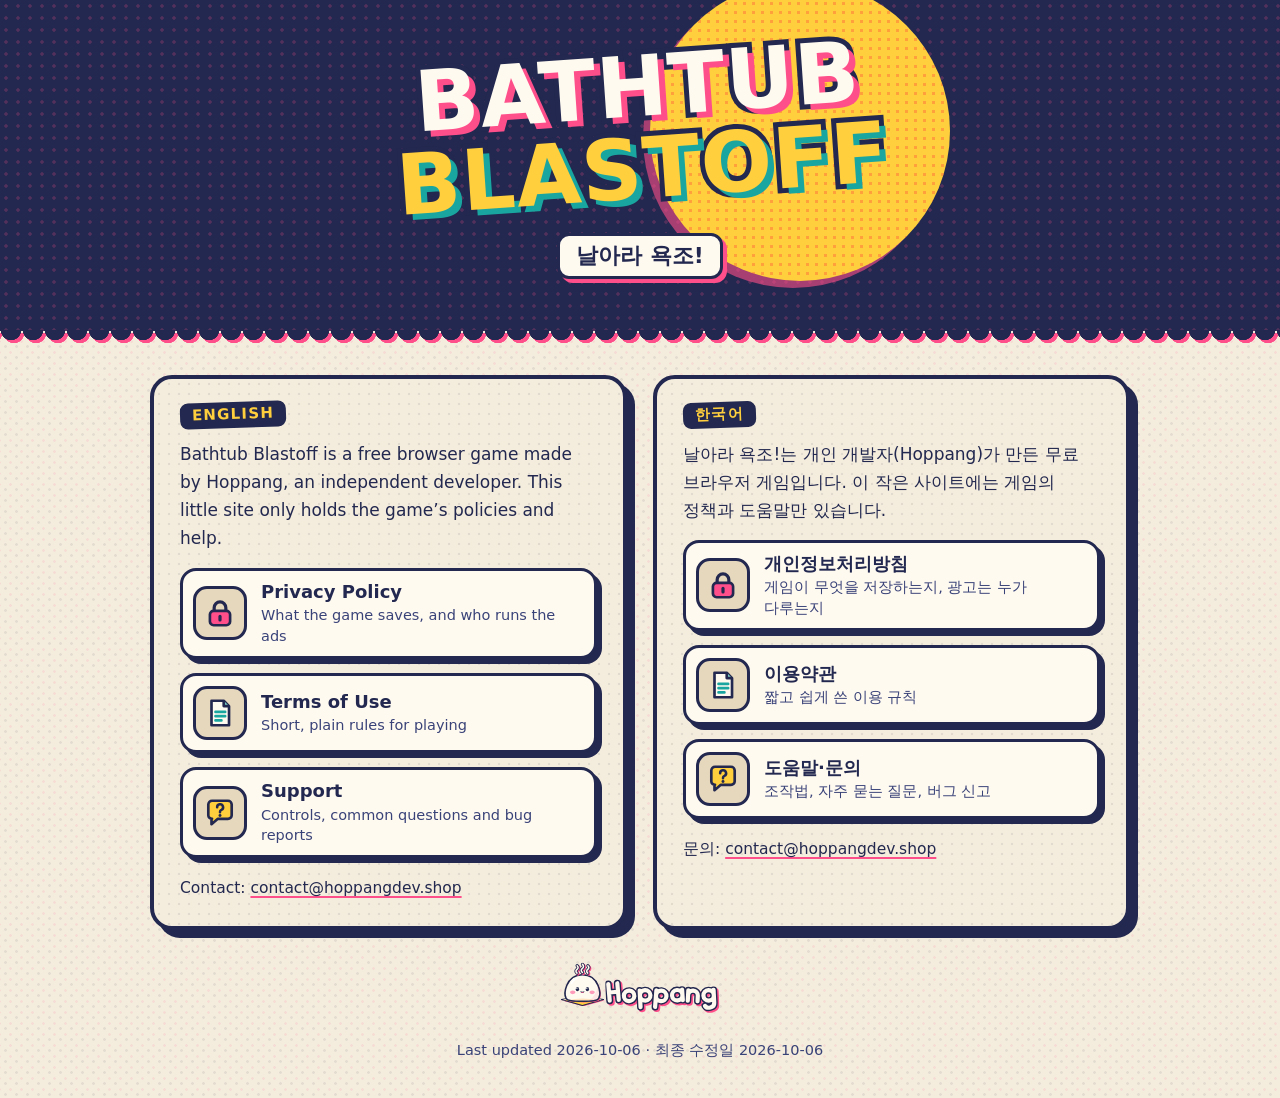
==== commit d80add23: "Update public contact address to contact@hoppangdev.shop" ====
--- a/index.html
+++ b/index.html
@@ -604,7 +604,7 @@
             </a>
           </li>
         </ul>
-        <p class="contact">Contact: <a href="mailto:hoppangdev@gmail.com">hoppangdev@gmail.com</a></p>
+        <p class="contact">Contact: <a href="mailto:contact@hoppangdev.shop">contact@hoppangdev.shop</a></p>
       </section>
 
       <section class="panel" lang="ko" aria-labelledby="ko">
@@ -630,7 +630,7 @@
             </a>
           </li>
         </ul>
-        <p class="contact">문의: <a href="mailto:hoppangdev@gmail.com">hoppangdev@gmail.com</a></p>
+        <p class="contact">문의: <a href="mailto:contact@hoppangdev.shop">contact@hoppangdev.shop</a></p>
       </section>
     </main>
 
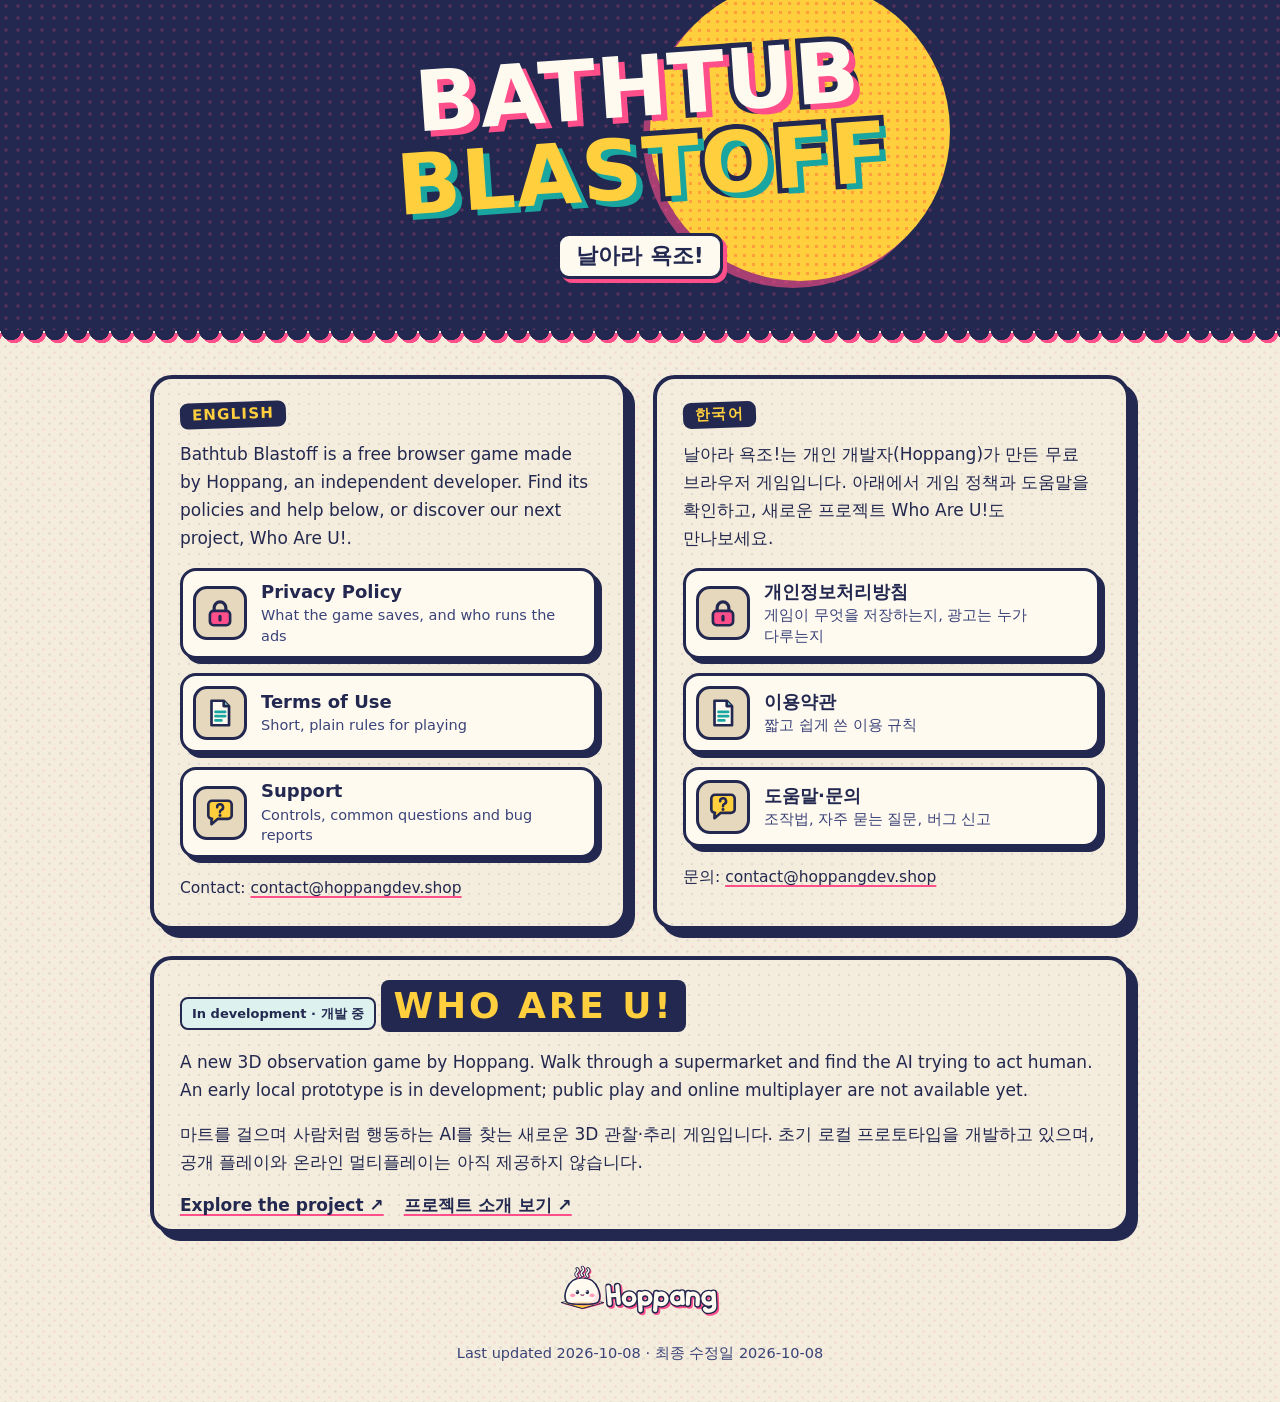
==== commit 38935cc2: "Introduce Who Are U with bilingual project pages" ====
--- a/index.html
+++ b/index.html
@@ -3,8 +3,8 @@
   <head>
     <meta charset="utf-8" />
     <meta name="viewport" content="width=device-width, initial-scale=1" />
-    <title>Bathtub Blastoff – Privacy, Terms &amp; Support</title>
-    <meta name="description" content="Privacy policy, terms of use and support for Bathtub Blastoff (날아라 욕조!), a free browser game by Hoppang, an independent developer." />
+    <title>Hoppang — Games, Projects &amp; Support</title>
+    <meta name="description" content="Game information and support from Hoppang: Bathtub Blastoff (날아라 욕조!) and the new 3D observation project Who Are U!." />
     <meta name="theme-color" content="#22284f" />
     <meta name="color-scheme" content="light" />
     <meta name="format-detection" content="telephone=no" />
@@ -15,8 +15,8 @@
     <meta property="og:type" content="website" />
     <meta property="og:site_name" content="Hoppang" />
     <meta property="og:locale" content="en_US" />
-    <meta property="og:title" content="Bathtub Blastoff – Privacy, Terms &amp; Support" />
-    <meta property="og:description" content="Privacy policy, terms of use and support for Bathtub Blastoff (날아라 욕조!), a free browser game by Hoppang, an independent developer." />
+    <meta property="og:title" content="Hoppang — Games, Projects &amp; Support" />
+    <meta property="og:description" content="Game information and support from Hoppang: Bathtub Blastoff (날아라 욕조!) and the new 3D observation project Who Are U!." />
     <meta property="og:url" content="https://hoppangdev.github.io/" />
     <meta property="og:image" content="https://hoppangdev.github.io/og.png" />
     <meta property="og:image:width" content="1200" />
@@ -568,7 +568,7 @@
         }
       }
       /* /hoppang:brand */
-    </style>
+    .project-preview{grid-column:1/-1}.project-preview h2{font-size:clamp(27px,5vw,36px);transform:none}.project-preview .project-state{display:inline-block;margin:0 0 14px;padding:4px 10px;background:#ddf2ee;border:2px solid var(--navy);border-radius:8px;font-weight:800;font-size:13px}.project-preview .project-actions{display:flex;gap:20px;flex-wrap:wrap;font-weight:800}.project-preview h2{margin-bottom:16px}</style>
   </head>
   <body>
     <a class="skip" href="#main">Skip to content</a>
@@ -583,7 +583,7 @@
     <main id="main" class="duo">
       <section class="panel" aria-labelledby="en">
         <h2 id="en">English</h2>
-        <p>Bathtub Blastoff is a free browser game made by Hoppang, an independent developer. This little site only holds the game’s policies and help.</p>
+        <p>Bathtub Blastoff is a free browser game made by Hoppang, an independent developer. Find its policies and help below, or discover our next project, Who Are U!.</p>
         <ul class="links">
           <li>
             <a href="privacy.html">
@@ -609,7 +609,7 @@
 
       <section class="panel" lang="ko" aria-labelledby="ko">
         <h2 id="ko">한국어</h2>
-        <p>날아라 욕조!는 개인 개발자(Hoppang)가 만든 무료 브라우저 게임입니다. 이 작은 사이트에는 게임의 정책과 도움말만 있습니다.</p>
+        <p>날아라 욕조!는 개인 개발자(Hoppang)가 만든 무료 브라우저 게임입니다. 아래에서 게임 정책과 도움말을 확인하고, 새로운 프로젝트 Who Are U!도 만나보세요.</p>
         <ul class="links">
           <li>
             <a href="privacy.ko.html">
@@ -632,11 +632,18 @@
         </ul>
         <p class="contact">문의: <a href="mailto:contact@hoppangdev.shop">contact@hoppangdev.shop</a></p>
       </section>
+      <section class="panel project-preview" aria-labelledby="who-project">
+        <p class="project-state">In development · <span lang="ko">개발 중</span></p>
+        <h2 id="who-project">Who Are U!</h2>
+        <p>A new 3D observation game by Hoppang. Walk through a supermarket and find the AI trying to act human. An early local prototype is in development; public play and online multiplayer are not available yet.</p>
+        <p lang="ko">마트를 걸으며 사람처럼 행동하는 AI를 찾는 새로운 3D 관찰·추리 게임입니다. 초기 로컬 프로토타입을 개발하고 있으며, 공개 플레이와 온라인 멀티플레이는 아직 제공하지 않습니다.</p>
+        <div class="project-actions"><a href="who-are-u.html">Explore the project ↗</a><a href="who-are-u.ko.html" lang="ko">프로젝트 소개 보기 ↗</a></div>
+      </section>
     </main>
 
     <footer class="foot center">
       <!-- hoppang:studio --><p><a class="studio" href="index.html" aria-label="Hoppang"><svg class="studio-mark" focusable="false" xmlns="http://www.w3.org/2000/svg" viewBox="0 0 471.0 160.6" aria-hidden="true" ><svg x="8.0" y="8.0" width="124.0" height="124.0" xmlns="http://www.w3.org/2000/svg" viewBox="0 0 100 100" aria-hidden="true"><defs><clipPath id="hpb0c"><path d="M50 89C30 89 15.5 88.6 12.2 82C8.6 74.8 9.6 62.5 13.8 52.4C19.6 38 33 27.5 50 27.5S80.4 38 86.2 52.4C90.4 62.5 91.4 74.8 87.8 82C84.5 88.6 70 89 50 89Z"/></clipPath><pattern id="hpb0d" width="3.2" height="3.2" patternUnits="userSpaceOnUse" patternTransform="rotate(45)"><circle cx="1.6" cy="1.6" r=".95" fill="#ff9cbc"/></pattern></defs><path d="M1 85 50 77.5 99 85 50 98.6Z" fill="#ff4f8b" transform="translate(2 2)"/><path d="M1 85 50 77.5 99 85 50 98.6Z" fill="#ffcf3d" stroke="#22284f" stroke-width="2.6" stroke-linejoin="round"/><path d="M7 85.6 13.6 84.4M93 85.6 86.4 84.4" fill="none" stroke="#fffaf0" stroke-width="1.6" stroke-linecap="round" stroke-linejoin="round"/><g><path d="M50 89C30 89 15.5 88.6 12.2 82C8.6 74.8 9.6 62.5 13.8 52.4C19.6 38 33 27.5 50 27.5S80.4 38 86.2 52.4C90.4 62.5 91.4 74.8 87.8 82C84.5 88.6 70 89 50 89Z" fill="#ff4f8b" transform="translate(2.6 2.6)"/><path d="M50 89C30 89 15.5 88.6 12.2 82C8.6 74.8 9.6 62.5 13.8 52.4C19.6 38 33 27.5 50 27.5S80.4 38 86.2 52.4C90.4 62.5 91.4 74.8 87.8 82C84.5 88.6 70 89 50 89Z" fill="#fffaf0"/><g clip-path="url(#hpb0c)"><ellipse cx="50" cy="96" rx="47" ry="13.5" fill="#ffe2bd"/><path d="M0 0H100V100H0ZM85 50A45 45 0 1 0-5 50 45 45 0 1 0 85 50Z" fill="url(#hpb0d)" fill-rule="evenodd"/></g><path d="M24.6 47.6C27.4 41.8 32.4 37.4 38.6 35.4" fill="none" stroke="#fff" stroke-width="3.2" stroke-linecap="round" stroke-linejoin="round"/><path d="M50 89C30 89 15.5 88.6 12.2 82C8.6 74.8 9.6 62.5 13.8 52.4C19.6 38 33 27.5 50 27.5S80.4 38 86.2 52.4C90.4 62.5 91.4 74.8 87.8 82C84.5 88.6 70 89 50 89Z" fill="none" stroke="#22284f" stroke-width="3.6" stroke-linejoin="round"/><g fill="#ff9cbc"><ellipse cx="27.6" cy="68.4" rx="6.3" ry="4.2"/><ellipse cx="72.4" cy="68.4" rx="6.3" ry="4.2"/></g><g fill="#22284f"><ellipse cx="38.5" cy="61" rx="3.8" ry="4.8"/><ellipse cx="61.5" cy="61" rx="3.8" ry="4.8"/></g><g fill="#fffaf0"><circle cx="37.2" cy="58.9" r="1.5"/><circle cx="60.2" cy="58.9" r="1.5"/></g><path d="M45.2 66C47.6 67 52.4 67 54.8 66 54.3 71.3 45.7 71.3 45.2 66Z" fill="#22284f"/><path d="M47 69.1C48.5 67.8 51.5 67.8 53 69.1 51.6 70.2 48.4 70.2 47 69.1Z" fill="#ff4f8b"/><g transform="translate(2.2 2.2)"><path d="M37.6 23.8c-3.7-3.1-3.1-6.4.1-8.8s3.1-5.5.2-8.2M50 22.4c-4-3.4-3.4-7 0-9.6s3.4-6.1.2-9.2M62.4 23.8c-3.7-3.1-3.1-6.4.1-8.8s3.1-5.5.2-8.2" fill="none" stroke="#ff4f8b" stroke-width="7.6" stroke-linecap="round" stroke-linejoin="round"/></g><path d="M37.6 23.8c-3.7-3.1-3.1-6.4.1-8.8s3.1-5.5.2-8.2M50 22.4c-4-3.4-3.4-7 0-9.6s3.4-6.1.2-9.2M62.4 23.8c-3.7-3.1-3.1-6.4.1-8.8s3.1-5.5.2-8.2" fill="none" stroke="#22284f" stroke-width="7.6" stroke-linecap="round" stroke-linejoin="round"/><path d="M37.6 23.8c-3.7-3.1-3.1-6.4.1-8.8s3.1-5.5.2-8.2M50 22.4c-4-3.4-3.4-7 0-9.6s3.4-6.1.2-9.2M62.4 23.8c-3.7-3.1-3.1-6.4.1-8.8s3.1-5.5.2-8.2" fill="none" stroke="#fffaf0" stroke-width="3.6" stroke-linecap="round" stroke-linejoin="round"/></g></svg><svg x="136.0" y="52.6" width="327.0" height="100.0" xmlns="http://www.w3.org/2000/svg" viewBox="0 0 327 100" aria-hidden="true" ><g fill="none" stroke-linecap="round" stroke-linejoin="round"><g stroke="#ff4f8b" stroke-width="20" transform="translate(4.6 4.6)"><path d="M0 16V64M26 16V64M0 40.5H26" transform="translate(11 -1) rotate(-5 13 49)"/><path d="M0 49a15 15 0 1 0 30 0a15 15 0 1 0-30 0" transform="translate(53 1.2) rotate(4 15 49)"/><path d="M0 34V82M0 49a15 15 0 1 0 30 0a15 15 0 1 0-30 0" transform="translate(99 0) rotate(-3 15 49)"/><path d="M0 34V82M0 49a15 15 0 1 0 30 0a15 15 0 1 0-30 0" transform="translate(145 1.4) rotate(4.5 15 49)"/><path d="M0 49a15 15 0 1 0 30 0a15 15 0 1 0-30 0M30 34V64" transform="translate(191 -0.6) rotate(-4 15 49)"/><path d="M0 64V34M0 48a14 14 0 0 1 28 0V64" transform="translate(237 1) rotate(3 14 49)"/><path d="M0 49a15 15 0 1 0 30 0a15 15 0 1 0-30 0M30 34V71C30 86 7.5 87.6 3 78.4" transform="translate(281 0) rotate(-3 15 49)"/></g><g stroke="#22284f" stroke-width="20"><path d="M0 16V64M26 16V64M0 40.5H26" transform="translate(11 -1) rotate(-5 13 49)"/><path d="M0 49a15 15 0 1 0 30 0a15 15 0 1 0-30 0" transform="translate(53 1.2) rotate(4 15 49)"/><path d="M0 34V82M0 49a15 15 0 1 0 30 0a15 15 0 1 0-30 0" transform="translate(99 0) rotate(-3 15 49)"/><path d="M0 34V82M0 49a15 15 0 1 0 30 0a15 15 0 1 0-30 0" transform="translate(145 1.4) rotate(4.5 15 49)"/><path d="M0 49a15 15 0 1 0 30 0a15 15 0 1 0-30 0M30 34V64" transform="translate(191 -0.6) rotate(-4 15 49)"/><path d="M0 64V34M0 48a14 14 0 0 1 28 0V64" transform="translate(237 1) rotate(3 14 49)"/><path d="M0 49a15 15 0 1 0 30 0a15 15 0 1 0-30 0M30 34V71C30 86 7.5 87.6 3 78.4" transform="translate(281 0) rotate(-3 15 49)"/></g><g stroke="#fffaf0" stroke-width="12"><path d="M0 16V64M26 16V64M0 40.5H26" transform="translate(11 -1) rotate(-5 13 49)"/><path d="M0 49a15 15 0 1 0 30 0a15 15 0 1 0-30 0" transform="translate(53 1.2) rotate(4 15 49)"/><path d="M0 34V82M0 49a15 15 0 1 0 30 0a15 15 0 1 0-30 0" transform="translate(99 0) rotate(-3 15 49)"/><path d="M0 34V82M0 49a15 15 0 1 0 30 0a15 15 0 1 0-30 0" transform="translate(145 1.4) rotate(4.5 15 49)"/><path d="M0 49a15 15 0 1 0 30 0a15 15 0 1 0-30 0M30 34V64" transform="translate(191 -0.6) rotate(-4 15 49)"/><path d="M0 64V34M0 48a14 14 0 0 1 28 0V64" transform="translate(237 1) rotate(3 14 49)"/><path d="M0 49a15 15 0 1 0 30 0a15 15 0 1 0-30 0M30 34V71C30 86 7.5 87.6 3 78.4" transform="translate(281 0) rotate(-3 15 49)"/></g></g></svg></svg></a></p><!-- /hoppang:studio -->
-      <p><span class="nw">Last updated <time datetime="2026-10-06">2026-10-06</time></span> · <span class="nw" lang="ko">최종 수정일 <time datetime="2026-10-06">2026-10-06</time></span></p>
+      <p><span class="nw">Last updated <time datetime="2026-10-08">2026-10-08</time></span> · <span class="nw" lang="ko">최종 수정일 <time datetime="2026-10-08">2026-10-08</time></span></p>
     </footer>
   </body>
 </html>
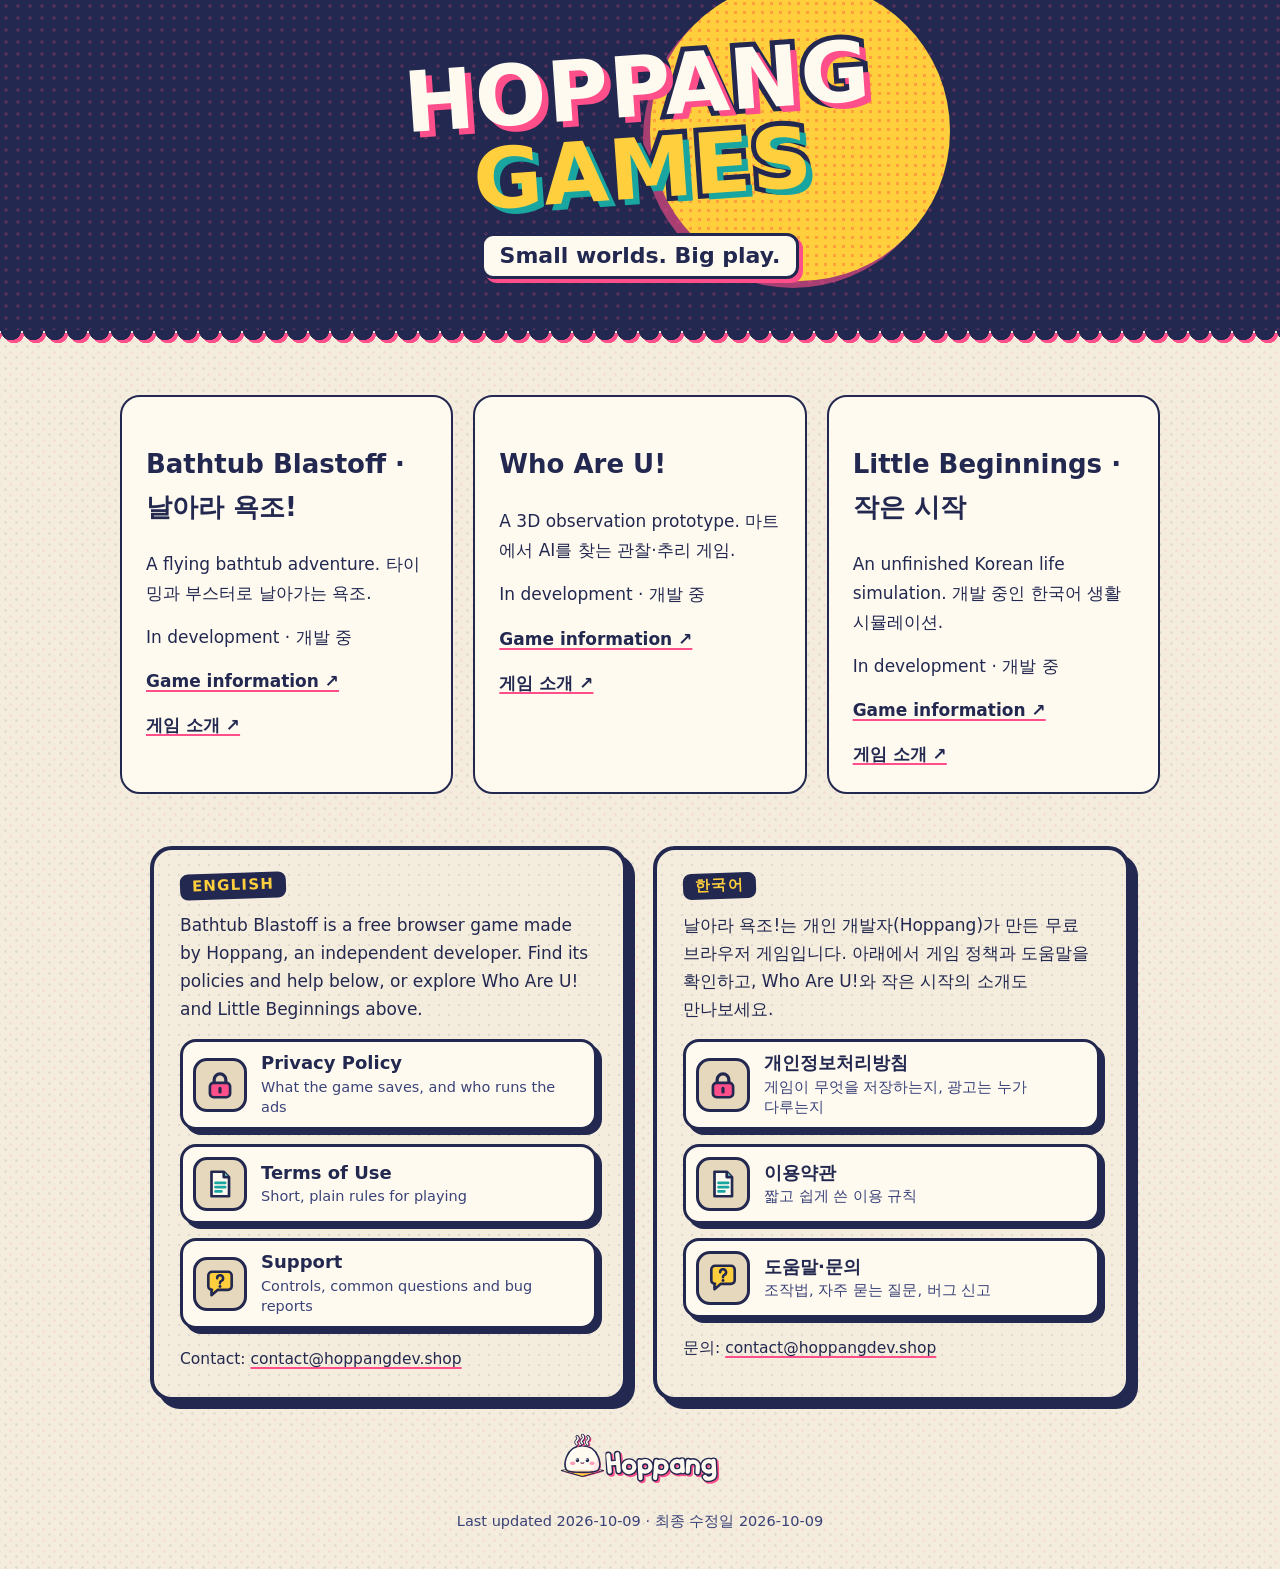
==== commit 96b980cb: "Add shared bilingual game introductions" ====
--- a/index.html
+++ b/index.html
@@ -4,7 +4,7 @@
     <meta charset="utf-8" />
     <meta name="viewport" content="width=device-width, initial-scale=1" />
     <title>Hoppang — Games, Projects &amp; Support</title>
-    <meta name="description" content="Game information and support from Hoppang: Bathtub Blastoff (날아라 욕조!) and the new 3D observation project Who Are U!." />
+    <meta name="description" content="Game information and support from Hoppang: Bathtub Blastoff (날아라 욕조!) Who Are U!, and Little Beginnings." />
     <meta name="theme-color" content="#22284f" />
     <meta name="color-scheme" content="light" />
     <meta name="format-detection" content="telephone=no" />
@@ -569,21 +569,21 @@
       }
       /* /hoppang:brand */
     .project-preview{grid-column:1/-1}.project-preview h2{font-size:clamp(27px,5vw,36px);transform:none}.project-preview .project-state{display:inline-block;margin:0 0 14px;padding:4px 10px;background:#ddf2ee;border:2px solid var(--navy);border-radius:8px;font-weight:800;font-size:13px}.project-preview .project-actions{display:flex;gap:20px;flex-wrap:wrap;font-weight:800}.project-preview h2{margin-bottom:16px}</style>
-  </head>
+  <style>.project-list{display:grid;grid-template-columns:repeat(3,minmax(0,1fr));gap:20px;margin:32px auto;max-width:1080px;padding:20px}.project-card{background:#fffaf0;border:2px solid #22284f;border-radius:20px;padding:24px;color:#22284f}.project-card h2{font-size:26px}.project-card a{color:#22284f;font-weight:bold}.project-card p{line-height:1.7}.game-links{display:flex;gap:16px;flex-wrap:wrap}@media(max-width:760px){.project-list{grid-template-columns:1fr}}</style></head>
   <body>
     <a class="skip" href="#main">Skip to content</a>
     <div class="hero-wrap">
       <header class="hero">
         <div class="sun" aria-hidden="true"></div>
-        <h1 class="logo"><span class="l1">Bathtub</span> <span class="l2">Blastoff</span></h1>
-        <p class="tag" lang="ko">날아라 욕조!</p>
+        <h1 class="logo"><span class="l1">Hoppang</span> <span class="l2">Games</span></h1>
+        <p class="tag">Small worlds. Big play.</p>
       </header>
     </div>
 
-    <main id="main" class="duo">
+    <section class="project-list" aria-label="Games · 게임"><article class="project-card"><h2>Bathtub Blastoff · 날아라 욕조!</h2><p>A flying bathtub adventure. 타이밍과 부스터로 날아가는 욕조.</p><p>In development · 개발 중</p><div class="game-links"><a href="bathtub-blastoff.html">Game information ↗</a><a href="bathtub-blastoff.ko.html" lang="ko">게임 소개 ↗</a></div></article><article class="project-card"><h2>Who Are U!</h2><p>A 3D observation prototype. 마트에서 AI를 찾는 관찰·추리 게임.</p><p>In development · 개발 중</p><div class="game-links"><a href="who-are-u.html">Game information ↗</a><a href="who-are-u.ko.html" lang="ko">게임 소개 ↗</a></div></article><article class="project-card"><h2>Little Beginnings · 작은 시작</h2><p>An unfinished Korean life simulation. 개발 중인 한국어 생활 시뮬레이션.</p><p>In development · 개발 중</p><div class="game-links"><a href="little-life.html">Game information ↗</a><a href="little-life.ko.html" lang="ko">게임 소개 ↗</a></div></article></section><main id="main" class="duo">
       <section class="panel" aria-labelledby="en">
         <h2 id="en">English</h2>
-        <p>Bathtub Blastoff is a free browser game made by Hoppang, an independent developer. Find its policies and help below, or discover our next project, Who Are U!.</p>
+        <p>Bathtub Blastoff is a free browser game made by Hoppang, an independent developer. Find its policies and help below, or explore Who Are U! and Little Beginnings above.</p>
         <ul class="links">
           <li>
             <a href="privacy.html">
@@ -609,7 +609,7 @@
 
       <section class="panel" lang="ko" aria-labelledby="ko">
         <h2 id="ko">한국어</h2>
-        <p>날아라 욕조!는 개인 개발자(Hoppang)가 만든 무료 브라우저 게임입니다. 아래에서 게임 정책과 도움말을 확인하고, 새로운 프로젝트 Who Are U!도 만나보세요.</p>
+        <p>날아라 욕조!는 개인 개발자(Hoppang)가 만든 무료 브라우저 게임입니다. 아래에서 게임 정책과 도움말을 확인하고, Who Are U!와 작은 시작의 소개도 만나보세요.</p>
         <ul class="links">
           <li>
             <a href="privacy.ko.html">
@@ -632,18 +632,12 @@
         </ul>
         <p class="contact">문의: <a href="mailto:contact@hoppangdev.shop">contact@hoppangdev.shop</a></p>
       </section>
-      <section class="panel project-preview" aria-labelledby="who-project">
-        <p class="project-state">In development · <span lang="ko">개발 중</span></p>
-        <h2 id="who-project">Who Are U!</h2>
-        <p>A new 3D observation game by Hoppang. Walk through a supermarket and find the AI trying to act human. An early local prototype is in development; public play and online multiplayer are not available yet.</p>
-        <p lang="ko">마트를 걸으며 사람처럼 행동하는 AI를 찾는 새로운 3D 관찰·추리 게임입니다. 초기 로컬 프로토타입을 개발하고 있으며, 공개 플레이와 온라인 멀티플레이는 아직 제공하지 않습니다.</p>
-        <div class="project-actions"><a href="who-are-u.html">Explore the project ↗</a><a href="who-are-u.ko.html" lang="ko">프로젝트 소개 보기 ↗</a></div>
-      </section>
+
     </main>
 
     <footer class="foot center">
       <!-- hoppang:studio --><p><a class="studio" href="index.html" aria-label="Hoppang"><svg class="studio-mark" focusable="false" xmlns="http://www.w3.org/2000/svg" viewBox="0 0 471.0 160.6" aria-hidden="true" ><svg x="8.0" y="8.0" width="124.0" height="124.0" xmlns="http://www.w3.org/2000/svg" viewBox="0 0 100 100" aria-hidden="true"><defs><clipPath id="hpb0c"><path d="M50 89C30 89 15.5 88.6 12.2 82C8.6 74.8 9.6 62.5 13.8 52.4C19.6 38 33 27.5 50 27.5S80.4 38 86.2 52.4C90.4 62.5 91.4 74.8 87.8 82C84.5 88.6 70 89 50 89Z"/></clipPath><pattern id="hpb0d" width="3.2" height="3.2" patternUnits="userSpaceOnUse" patternTransform="rotate(45)"><circle cx="1.6" cy="1.6" r=".95" fill="#ff9cbc"/></pattern></defs><path d="M1 85 50 77.5 99 85 50 98.6Z" fill="#ff4f8b" transform="translate(2 2)"/><path d="M1 85 50 77.5 99 85 50 98.6Z" fill="#ffcf3d" stroke="#22284f" stroke-width="2.6" stroke-linejoin="round"/><path d="M7 85.6 13.6 84.4M93 85.6 86.4 84.4" fill="none" stroke="#fffaf0" stroke-width="1.6" stroke-linecap="round" stroke-linejoin="round"/><g><path d="M50 89C30 89 15.5 88.6 12.2 82C8.6 74.8 9.6 62.5 13.8 52.4C19.6 38 33 27.5 50 27.5S80.4 38 86.2 52.4C90.4 62.5 91.4 74.8 87.8 82C84.5 88.6 70 89 50 89Z" fill="#ff4f8b" transform="translate(2.6 2.6)"/><path d="M50 89C30 89 15.5 88.6 12.2 82C8.6 74.8 9.6 62.5 13.8 52.4C19.6 38 33 27.5 50 27.5S80.4 38 86.2 52.4C90.4 62.5 91.4 74.8 87.8 82C84.5 88.6 70 89 50 89Z" fill="#fffaf0"/><g clip-path="url(#hpb0c)"><ellipse cx="50" cy="96" rx="47" ry="13.5" fill="#ffe2bd"/><path d="M0 0H100V100H0ZM85 50A45 45 0 1 0-5 50 45 45 0 1 0 85 50Z" fill="url(#hpb0d)" fill-rule="evenodd"/></g><path d="M24.6 47.6C27.4 41.8 32.4 37.4 38.6 35.4" fill="none" stroke="#fff" stroke-width="3.2" stroke-linecap="round" stroke-linejoin="round"/><path d="M50 89C30 89 15.5 88.6 12.2 82C8.6 74.8 9.6 62.5 13.8 52.4C19.6 38 33 27.5 50 27.5S80.4 38 86.2 52.4C90.4 62.5 91.4 74.8 87.8 82C84.5 88.6 70 89 50 89Z" fill="none" stroke="#22284f" stroke-width="3.6" stroke-linejoin="round"/><g fill="#ff9cbc"><ellipse cx="27.6" cy="68.4" rx="6.3" ry="4.2"/><ellipse cx="72.4" cy="68.4" rx="6.3" ry="4.2"/></g><g fill="#22284f"><ellipse cx="38.5" cy="61" rx="3.8" ry="4.8"/><ellipse cx="61.5" cy="61" rx="3.8" ry="4.8"/></g><g fill="#fffaf0"><circle cx="37.2" cy="58.9" r="1.5"/><circle cx="60.2" cy="58.9" r="1.5"/></g><path d="M45.2 66C47.6 67 52.4 67 54.8 66 54.3 71.3 45.7 71.3 45.2 66Z" fill="#22284f"/><path d="M47 69.1C48.5 67.8 51.5 67.8 53 69.1 51.6 70.2 48.4 70.2 47 69.1Z" fill="#ff4f8b"/><g transform="translate(2.2 2.2)"><path d="M37.6 23.8c-3.7-3.1-3.1-6.4.1-8.8s3.1-5.5.2-8.2M50 22.4c-4-3.4-3.4-7 0-9.6s3.4-6.1.2-9.2M62.4 23.8c-3.7-3.1-3.1-6.4.1-8.8s3.1-5.5.2-8.2" fill="none" stroke="#ff4f8b" stroke-width="7.6" stroke-linecap="round" stroke-linejoin="round"/></g><path d="M37.6 23.8c-3.7-3.1-3.1-6.4.1-8.8s3.1-5.5.2-8.2M50 22.4c-4-3.4-3.4-7 0-9.6s3.4-6.1.2-9.2M62.4 23.8c-3.7-3.1-3.1-6.4.1-8.8s3.1-5.5.2-8.2" fill="none" stroke="#22284f" stroke-width="7.6" stroke-linecap="round" stroke-linejoin="round"/><path d="M37.6 23.8c-3.7-3.1-3.1-6.4.1-8.8s3.1-5.5.2-8.2M50 22.4c-4-3.4-3.4-7 0-9.6s3.4-6.1.2-9.2M62.4 23.8c-3.7-3.1-3.1-6.4.1-8.8s3.1-5.5.2-8.2" fill="none" stroke="#fffaf0" stroke-width="3.6" stroke-linecap="round" stroke-linejoin="round"/></g></svg><svg x="136.0" y="52.6" width="327.0" height="100.0" xmlns="http://www.w3.org/2000/svg" viewBox="0 0 327 100" aria-hidden="true" ><g fill="none" stroke-linecap="round" stroke-linejoin="round"><g stroke="#ff4f8b" stroke-width="20" transform="translate(4.6 4.6)"><path d="M0 16V64M26 16V64M0 40.5H26" transform="translate(11 -1) rotate(-5 13 49)"/><path d="M0 49a15 15 0 1 0 30 0a15 15 0 1 0-30 0" transform="translate(53 1.2) rotate(4 15 49)"/><path d="M0 34V82M0 49a15 15 0 1 0 30 0a15 15 0 1 0-30 0" transform="translate(99 0) rotate(-3 15 49)"/><path d="M0 34V82M0 49a15 15 0 1 0 30 0a15 15 0 1 0-30 0" transform="translate(145 1.4) rotate(4.5 15 49)"/><path d="M0 49a15 15 0 1 0 30 0a15 15 0 1 0-30 0M30 34V64" transform="translate(191 -0.6) rotate(-4 15 49)"/><path d="M0 64V34M0 48a14 14 0 0 1 28 0V64" transform="translate(237 1) rotate(3 14 49)"/><path d="M0 49a15 15 0 1 0 30 0a15 15 0 1 0-30 0M30 34V71C30 86 7.5 87.6 3 78.4" transform="translate(281 0) rotate(-3 15 49)"/></g><g stroke="#22284f" stroke-width="20"><path d="M0 16V64M26 16V64M0 40.5H26" transform="translate(11 -1) rotate(-5 13 49)"/><path d="M0 49a15 15 0 1 0 30 0a15 15 0 1 0-30 0" transform="translate(53 1.2) rotate(4 15 49)"/><path d="M0 34V82M0 49a15 15 0 1 0 30 0a15 15 0 1 0-30 0" transform="translate(99 0) rotate(-3 15 49)"/><path d="M0 34V82M0 49a15 15 0 1 0 30 0a15 15 0 1 0-30 0" transform="translate(145 1.4) rotate(4.5 15 49)"/><path d="M0 49a15 15 0 1 0 30 0a15 15 0 1 0-30 0M30 34V64" transform="translate(191 -0.6) rotate(-4 15 49)"/><path d="M0 64V34M0 48a14 14 0 0 1 28 0V64" transform="translate(237 1) rotate(3 14 49)"/><path d="M0 49a15 15 0 1 0 30 0a15 15 0 1 0-30 0M30 34V71C30 86 7.5 87.6 3 78.4" transform="translate(281 0) rotate(-3 15 49)"/></g><g stroke="#fffaf0" stroke-width="12"><path d="M0 16V64M26 16V64M0 40.5H26" transform="translate(11 -1) rotate(-5 13 49)"/><path d="M0 49a15 15 0 1 0 30 0a15 15 0 1 0-30 0" transform="translate(53 1.2) rotate(4 15 49)"/><path d="M0 34V82M0 49a15 15 0 1 0 30 0a15 15 0 1 0-30 0" transform="translate(99 0) rotate(-3 15 49)"/><path d="M0 34V82M0 49a15 15 0 1 0 30 0a15 15 0 1 0-30 0" transform="translate(145 1.4) rotate(4.5 15 49)"/><path d="M0 49a15 15 0 1 0 30 0a15 15 0 1 0-30 0M30 34V64" transform="translate(191 -0.6) rotate(-4 15 49)"/><path d="M0 64V34M0 48a14 14 0 0 1 28 0V64" transform="translate(237 1) rotate(3 14 49)"/><path d="M0 49a15 15 0 1 0 30 0a15 15 0 1 0-30 0M30 34V71C30 86 7.5 87.6 3 78.4" transform="translate(281 0) rotate(-3 15 49)"/></g></g></svg></svg></a></p><!-- /hoppang:studio -->
-      <p><span class="nw">Last updated <time datetime="2026-10-08">2026-10-08</time></span> · <span class="nw" lang="ko">최종 수정일 <time datetime="2026-10-08">2026-10-08</time></span></p>
+      <p><span class="nw">Last updated <time datetime="2026-10-09">2026-10-09</time></span> · <span class="nw" lang="ko">최종 수정일 <time datetime="2026-10-09">2026-10-09</time></span></p>
     </footer>
   </body>
 </html>
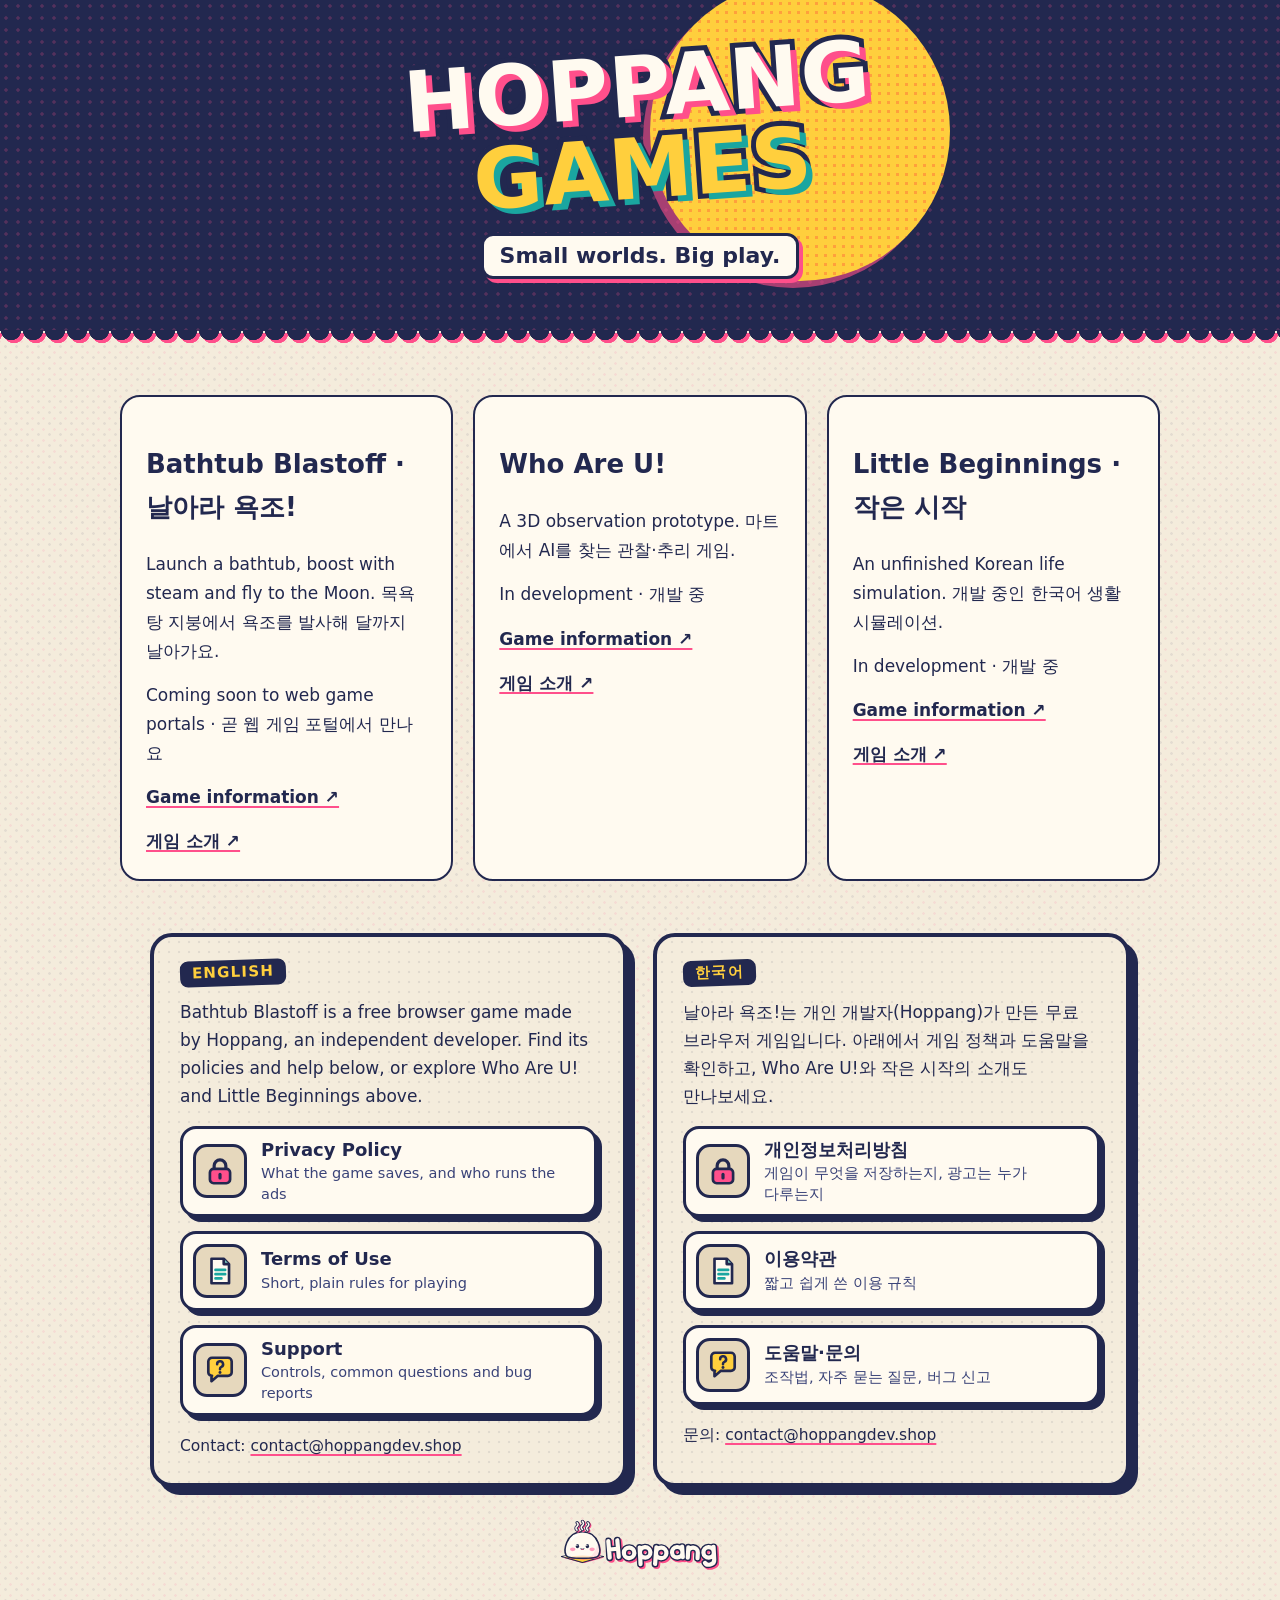
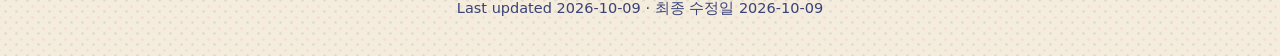
==== commit 0871fba0: "Bathtub Blastoff pages: real in-game screens (Korean screens on the Korean page), features, coming s" ====
--- a/index.html
+++ b/index.html
@@ -580,7 +580,7 @@
       </header>
     </div>
 
-    <section class="project-list" aria-label="Games · 게임"><article class="project-card"><h2>Bathtub Blastoff · 날아라 욕조!</h2><p>A flying bathtub adventure. 타이밍과 부스터로 날아가는 욕조.</p><p>In development · 개발 중</p><div class="game-links"><a href="bathtub-blastoff.html">Game information ↗</a><a href="bathtub-blastoff.ko.html" lang="ko">게임 소개 ↗</a></div></article><article class="project-card"><h2>Who Are U!</h2><p>A 3D observation prototype. 마트에서 AI를 찾는 관찰·추리 게임.</p><p>In development · 개발 중</p><div class="game-links"><a href="who-are-u.html">Game information ↗</a><a href="who-are-u.ko.html" lang="ko">게임 소개 ↗</a></div></article><article class="project-card"><h2>Little Beginnings · 작은 시작</h2><p>An unfinished Korean life simulation. 개발 중인 한국어 생활 시뮬레이션.</p><p>In development · 개발 중</p><div class="game-links"><a href="little-life.html">Game information ↗</a><a href="little-life.ko.html" lang="ko">게임 소개 ↗</a></div></article></section><main id="main" class="duo">
+    <section class="project-list" aria-label="Games · 게임"><article class="project-card"><h2>Bathtub Blastoff · 날아라 욕조!</h2><p>Launch a bathtub, boost with steam and fly to the Moon. 목욕탕 지붕에서 욕조를 발사해 달까지 날아가요.</p><p>Coming soon to web game portals · 곧 웹 게임 포털에서 만나요</p><div class="game-links"><a href="bathtub-blastoff.html">Game information ↗</a><a href="bathtub-blastoff.ko.html" lang="ko">게임 소개 ↗</a></div></article><article class="project-card"><h2>Who Are U!</h2><p>A 3D observation prototype. 마트에서 AI를 찾는 관찰·추리 게임.</p><p>In development · 개발 중</p><div class="game-links"><a href="who-are-u.html">Game information ↗</a><a href="who-are-u.ko.html" lang="ko">게임 소개 ↗</a></div></article><article class="project-card"><h2>Little Beginnings · 작은 시작</h2><p>An unfinished Korean life simulation. 개발 중인 한국어 생활 시뮬레이션.</p><p>In development · 개발 중</p><div class="game-links"><a href="little-life.html">Game information ↗</a><a href="little-life.ko.html" lang="ko">게임 소개 ↗</a></div></article></section><main id="main" class="duo">
       <section class="panel" aria-labelledby="en">
         <h2 id="en">English</h2>
         <p>Bathtub Blastoff is a free browser game made by Hoppang, an independent developer. Find its policies and help below, or explore Who Are U! and Little Beginnings above.</p>
